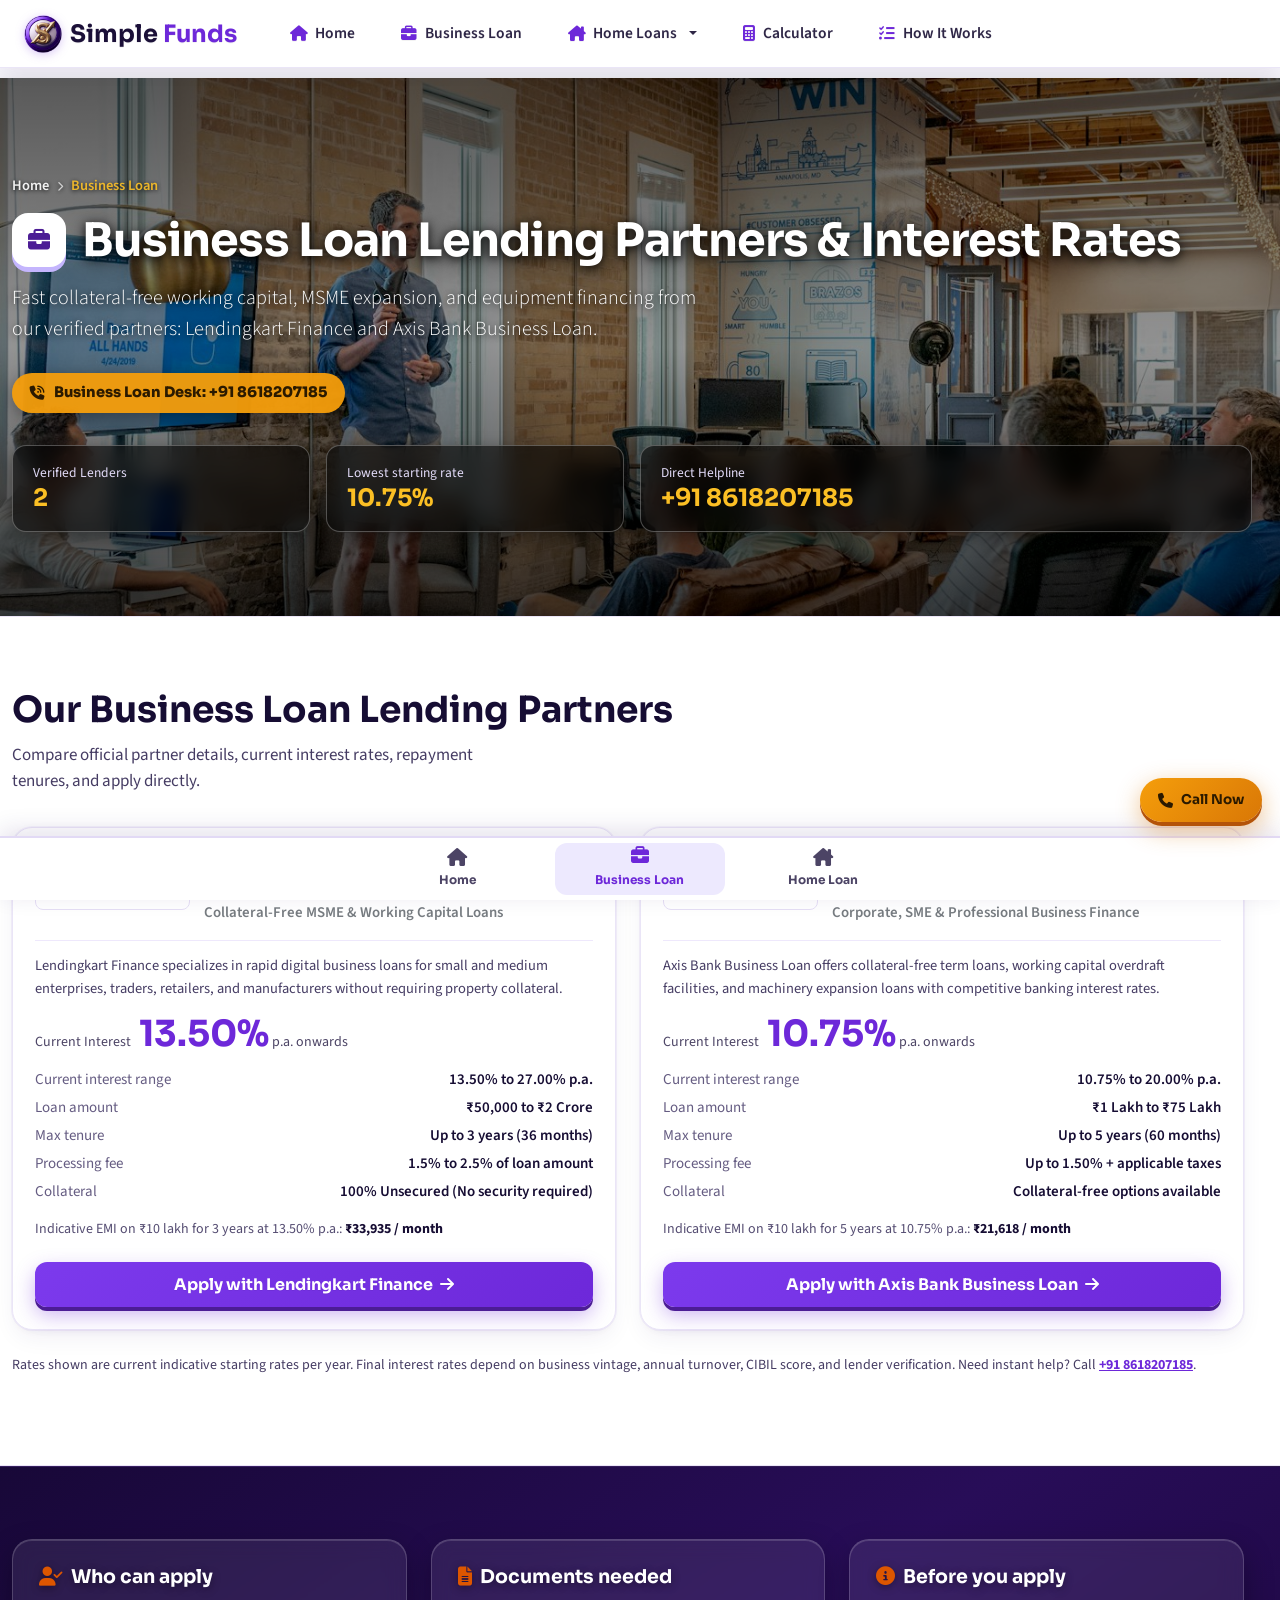
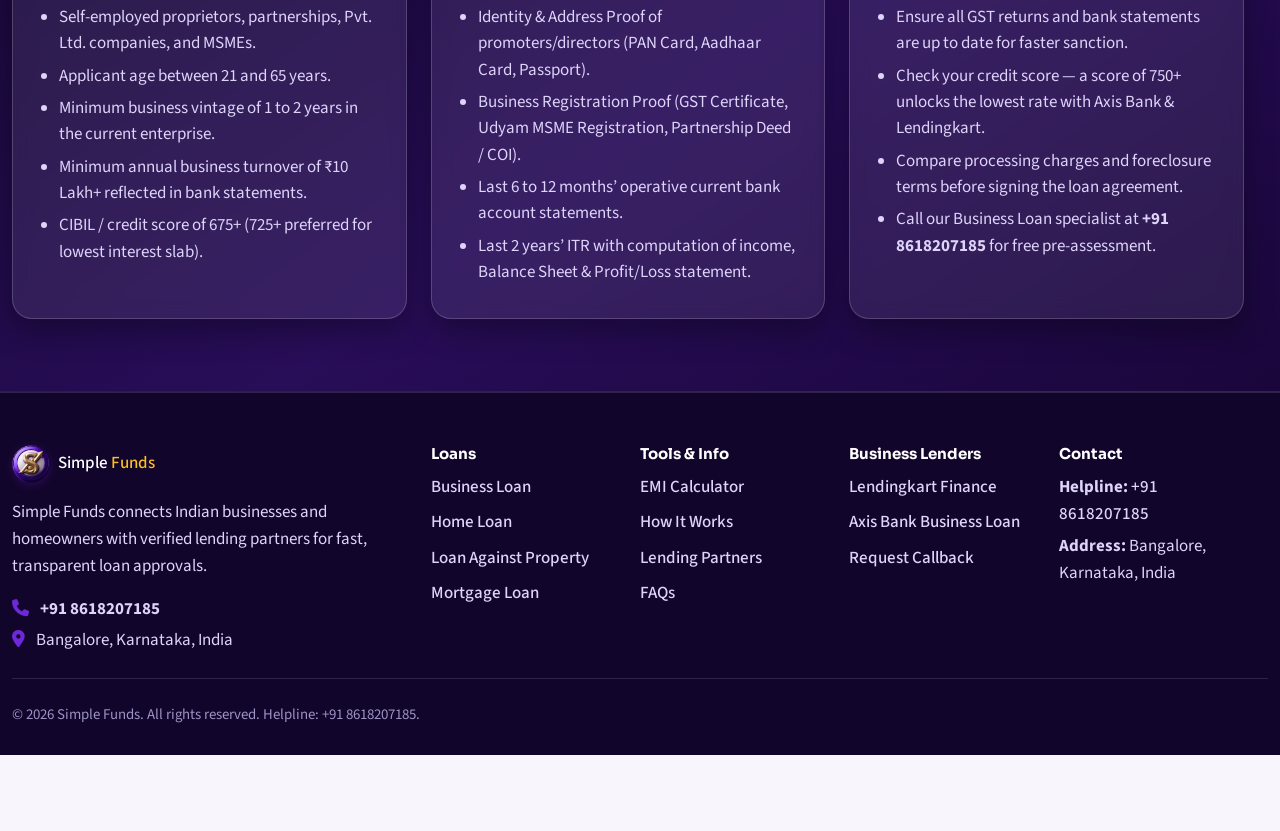
==== business-loan.html @ 4ee2e605 "initial commit" ====
<!DOCTYPE html>
<html lang="en" data-bs-theme="light">

<head>
  <meta charset="utf-8">
  <meta name="viewport" content="width=device-width, initial-scale=1, viewport-fit=cover">
  <title>Business Loan Interest Rates – Lendingkart Finance &amp; Axis Bank | Simple Funds</title>
  <meta name="description" content="Compare Business Loan interest rates, eligibility, and details from Lendingkart Finance and Axis Bank Business Loan. Call +91 8618207185.">
  <link rel="icon" href="assets/favicon.png" type="image/png">
  <link href="https://fonts.googleapis.com/css2?family=Sora:wght@400;600;700;800&family=Source+Sans+3:wght@400;500;600;700&display=swap" rel="stylesheet">
  <link rel="stylesheet" href="https://cdnjs.cloudflare.com/ajax/libs/font-awesome/6.5.1/css/all.min.css">
  <link rel="stylesheet" href="css/bootstrap.min.css">
  <link rel="stylesheet" href="css/style.css">
  <link rel="stylesheet" href="css/carousel.css">
  <link rel="stylesheet" href="css/responsive.css">
</head>

<body>
  <!-- Preloader -->
  <div class="sf-preloader" id="preloader" aria-label="Loading Simple Funds">
    <div class="sf-preloader-box">
      <div class="sf-preloader-ring-wrap">
        <div class="sf-preloader-ring"></div>
        <img src="assets/logo.png" alt="Simple Funds Logo" class="sf-preloader-logo">
      </div>
      <div class="sf-preloader-brand">Simple <span>Funds</span></div>
      <div class="sf-preloader-sub">Business Loan Partners</div>
    </div>
  </div>

  <!-- HEADER & NAVIGATION (No Login/Register) -->
  <header>
    <nav class="navbar navbar-expand-xl qf-nav fixed-top" aria-label="Main">
      <div class="container-fluid">
        <a class="navbar-brand d-flex align-items-center gap-2" href="index.html">
          <img src="assets/logo.png" alt="Simple Funds Logo" class="brand-logo-img" width="40" height="40">
          <span class="wm">Simple <span class="b2">Funds</span></span>
        </a>
        <button class="navbar-toggler" type="button" data-bs-toggle="collapse" data-bs-target="#nav"
          aria-controls="nav" aria-expanded="false" aria-label="Toggle navigation">
          <span class="tg"></span>
        </button>
        <div class="collapse navbar-collapse" id="nav">
          <ul class="navbar-nav ms-auto mb-2 mb-xl-0" id="menu">
            <li class="nav-item">
              <a class="nav-link" href="index.html"><i class="fa-solid fa-house"></i> Home</a>
            </li>
            <li class="nav-item">
              <a class="nav-link active" href="business-loan.html">
                <i class="fa-solid fa-briefcase"></i> Business Loan
              </a>
            </li>
            <li class="nav-item dropdown">
              <a class="nav-link dropdown-toggle" href="home-loan.html" role="button" data-bs-toggle="dropdown" aria-expanded="false">
                <i class="fa-solid fa-house-chimney"></i> Home Loans
              </a>
              <ul class="dropdown-menu">
                <li><a class="dropdown-item" href="home-loan.html"><i class="fa-solid fa-house-chimney"></i> Home Loan Overview</a></li>
                <li><a class="dropdown-item" href="loan-against-property.html"><i class="fa-solid fa-landmark"></i> Loan Against Property</a></li>
                <li><a class="dropdown-item" href="mortgage-loan.html"><i class="fa-solid fa-file-contract"></i> Mortgage Loan</a></li>
              </ul>
            </li>
            <li class="nav-item">
              <a class="nav-link" href="calculator.html">
                <i class="fa-solid fa-calculator"></i> Calculator
              </a>
            </li>
            <li class="nav-item">
              <a class="nav-link" href="how-it-works.html">
                <i class="fa-solid fa-list-check"></i> How It Works
              </a>
            </li>
          </ul>
        </div>
      </div>
    </nav>
  </header>

  <!-- MAIN LOAN DETAIL VIEW -->
  <main id="main">
    <!-- SECTION 1: DEDICATED BUSINESS LOAN HERO PICTURE BANNER -->
    <section class="loan-hero-banner" style="background-image: url('assets/page-business-loan.jpg')">
      <div class="loan-hero-overlay"></div>
      <div class="container loan-hero-container">
        <nav class="crumbs" aria-label="Breadcrumb">
          <a href="index.html">Home</a>
          <i class="fa-solid fa-chevron-right crumb-sep"></i>
          <span>Business Loan</span>
        </nav>
        <div class="d-flex align-items-center gap-3 mt-3">
          <span class="ico3d loan-hero-icon"><i class="fa-solid fa-briefcase"></i></span>
          <h1 class="loan-hero-title">Business Loan Lending Partners &amp; Interest Rates</h1>
        </div>
        <p class="lead loan-hero-lead">Fast collateral-free working capital, MSME expansion, and equipment financing from our verified partners: Lendingkart Finance and Axis Bank Business Loan.</p>
        <div>
          <a href="tel:8618207185" class="hero-phone-pill"><i class="fa-solid fa-phone-volume"></i> Business Loan Desk: +91 8618207185</a>
        </div>
        <div class="row g-3 mt-3">
          <div class="col-6 col-md-3">
            <div class="stat loan-stat">
              <small>Verified Lenders</small>
              <strong>2</strong>
            </div>
          </div>
          <div class="col-6 col-md-3">
            <div class="stat loan-stat">
              <small>Lowest starting rate</small>
              <strong>10.75%</strong>
            </div>
          </div>
          <div class="col-12 col-md-6">
            <div class="stat loan-stat">
              <small>Direct Helpline</small>
              <strong>+91 8618207185</strong>
            </div>
          </div>
        </div>
      </div>
    </section>

    <!-- SECTION 2: LENDING PARTNERS WITH LOGO, DETAILS & CURRENT INTEREST DETAILS -->
    <section class="py-section sec-white sec-relative">
      <div class="container position-relative" style="z-index: 1;">
        <h2 class="mb-2">Our Business Loan Lending Partners</h2>
        <p class="sub">Compare official partner details, current interest rates, repayment tenures, and apply directly.</p>
        <div class="row g-4">

          <!-- Partner 1: Lendingkart Finance -->
          <div class="col-md-6">
            <article class="lender tilt card-3d h-100 d-flex flex-column">
              <span class="best">Fast Digital Disbursal</span>
              <div class="lender-logo-header">
                <img src="assets/lenders/lendingkart.svg" alt="Lendingkart Finance Logo" class="lender-logo-img">
                <div>
                  <h3 class="mb-1">Lendingkart Finance</h3>
                  <small class="text-muted fw-semibold">Collateral-Free MSME &amp; Working Capital Loans</small>
                </div>
              </div>
              <p class="lender-desc-text">Lendingkart Finance specializes in rapid digital business loans for small and medium enterprises, traders, retailers, and manufacturers without requiring property collateral.</p>
              <div class="rate"><small>Current Interest</small> 13.50%<small> p.a. onwards</small></div>
              <dl>
                <dt>Current interest range</dt>
                <dd>13.50% to 27.00% p.a.</dd>
                <dt>Loan amount</dt>
                <dd>₹50,000 to ₹2 Crore</dd>
                <dt>Max tenure</dt>
                <dd>Up to 3 years (36 months)</dd>
                <dt>Processing fee</dt>
                <dd>1.5% to 2.5% of loan amount</dd>
                <dt>Collateral</dt>
                <dd>100% Unsecured (No security required)</dd>
              </dl>
              <p class="hint mt-auto">Indicative EMI on ₹10 lakh for 3 years at 13.50% p.a.: <b>₹33,935 / month</b></p>
              <button class="btn btn-3d w-100 mt-2" data-apply data-loan="Business Loan" data-lender="Lendingkart Finance">
                Apply with Lendingkart Finance <i class="fa-solid fa-arrow-right ms-1"></i>
              </button>
            </article>
          </div>

          <!-- Partner 2: Axis Bank Business Loan -->
          <div class="col-md-6">
            <article class="lender tilt card-3d h-100 d-flex flex-column">
              <span class="best">Lowest Starting Rate</span>
              <div class="lender-logo-header">
                <img src="assets/lenders/axis-bank.svg" alt="Axis Bank Business Loan Logo" class="lender-logo-img">
                <div>
                  <h3 class="mb-1">Axis Bank Business Loan</h3>
                  <small class="text-muted fw-semibold">Corporate, SME &amp; Professional Business Finance</small>
                </div>
              </div>
              <p class="lender-desc-text">Axis Bank Business Loan offers collateral-free term loans, working capital overdraft facilities, and machinery expansion loans with competitive banking interest rates.</p>
              <div class="rate"><small>Current Interest</small> 10.75%<small> p.a. onwards</small></div>
              <dl>
                <dt>Current interest range</dt>
                <dd>10.75% to 20.00% p.a.</dd>
                <dt>Loan amount</dt>
                <dd>₹1 Lakh to ₹75 Lakh</dd>
                <dt>Max tenure</dt>
                <dd>Up to 5 years (60 months)</dd>
                <dt>Processing fee</dt>
                <dd>Up to 1.50% + applicable taxes</dd>
                <dt>Collateral</dt>
                <dd>Collateral-free options available</dd>
              </dl>
              <p class="hint mt-auto">Indicative EMI on ₹10 lakh for 5 years at 10.75% p.a.: <b>₹21,618 / month</b></p>
              <button class="btn btn-3d w-100 mt-2" data-apply data-loan="Business Loan" data-lender="Axis Bank Business Loan">
                Apply with Axis Bank Business Loan <i class="fa-solid fa-arrow-right ms-1"></i>
              </button>
            </article>
          </div>

        </div>
        <p class="note mt-4">Rates shown are current indicative starting rates per year. Final interest rates depend on business vintage, annual turnover, CIBIL score, and lender verification. Need instant help? Call <strong><a href="tel:8618207185">+91 8618207185</a></strong>.</p>
      </div>
    </section>

    <!-- SECTION 3: WHO CAN APPLY, DOCUMENTS NEEDED, BEFORE YOU APPLY -->
    <section class="py-section sec-purple sec-relative">
      <div class="container position-relative" style="z-index: 1;">
        <div class="row g-4">
          <div class="col-lg-4">
            <div class="panel-box tilt card-3d h-100">
              <h3><i class="fa-solid fa-user-check me-2 text-warning"></i>Who can apply</h3>
              <ul class="mt-3">
                <li>Self-employed proprietors, partnerships, Pvt. Ltd. companies, and MSMEs.</li>
                <li>Applicant age between 21 and 65 years.</li>
                <li>Minimum business vintage of 1 to 2 years in the current enterprise.</li>
                <li>Minimum annual business turnover of ₹10 Lakh+ reflected in bank statements.</li>
                <li>CIBIL / credit score of 675+ (725+ preferred for lowest interest slab).</li>
              </ul>
            </div>
          </div>
          <div class="col-lg-4">
            <div class="panel-box tilt card-3d h-100">
              <h3><i class="fa-solid fa-file-lines me-2 text-warning"></i>Documents needed</h3>
              <ul class="mt-3">
                <li>Identity &amp; Address Proof of promoters/directors (PAN Card, Aadhaar Card, Passport).</li>
                <li>Business Registration Proof (GST Certificate, Udyam MSME Registration, Partnership Deed / COI).</li>
                <li>Last 6 to 12 months’ operative current bank account statements.</li>
                <li>Last 2 years’ ITR with computation of income, Balance Sheet &amp; Profit/Loss statement.</li>
              </ul>
            </div>
          </div>
          <div class="col-lg-4">
            <div class="panel-box tilt card-3d h-100">
              <h3><i class="fa-solid fa-circle-info me-2 text-warning"></i>Before you apply</h3>
              <ul class="mt-3">
                <li>Ensure all GST returns and bank statements are up to date for faster sanction.</li>
                <li>Check your credit score — a score of 750+ unlocks the lowest rate with Axis Bank &amp; Lendingkart.</li>
                <li>Compare processing charges and foreclosure terms before signing the loan agreement.</li>
                <li>Call our Business Loan specialist at <strong>+91 8618207185</strong> for free pre-assessment.</li>
              </ul>
            </div>
          </div>
        </div>
      </div>
    </section>
  </main>

  <!-- FOOTER -->
  <footer class="qf-foot sec-purple-foot">
    <div class="container">
      <div class="row g-4">
        <div class="col-lg-4">
          <a class="navbar-brand d-flex align-items-center gap-2" href="index.html">
            <img src="assets/logo.png" alt="Simple Funds Logo" class="brand-logo-img" width="40" height="40">
            <span class="wm">Simple <span class="b2">Funds</span></span>
          </a>
          <p class="mt-3">Simple Funds connects Indian businesses and homeowners with verified lending partners for fast, transparent loan approvals.</p>
          <p class="mb-1"><i class="fa-solid fa-phone me-2"></i> <a href="tel:8618207185" class="text-decoration-none fw-bold">+91 8618207185</a></p>
          <p class="mb-0"><i class="fa-solid fa-location-dot me-2"></i> Bangalore, Karnataka, India</p>
        </div>
        <div class="col-6 col-lg-2">
          <h3>Loans</h3>
          <ul class="list-unstyled">
            <li><a href="business-loan.html">Business Loan</a></li>
            <li><a href="home-loan.html">Home Loan</a></li>
            <li><a href="loan-against-property.html">Loan Against Property</a></li>
            <li><a href="mortgage-loan.html">Mortgage Loan</a></li>
          </ul>
        </div>
        <div class="col-6 col-lg-2">
          <h3>Tools &amp; Info</h3>
          <ul class="list-unstyled">
            <li><a href="calculator.html">EMI Calculator</a></li>
            <li><a href="how-it-works.html">How It Works</a></li>
            <li><a href="index.html#partners">Lending Partners</a></li>
            <li><a href="index.html#faq">FAQs</a></li>
          </ul>
        </div>
        <div class="col-6 col-lg-2">
          <h3>Business Lenders</h3>
          <ul class="list-unstyled">
            <li><a href="business-loan.html">Lendingkart Finance</a></li>
            <li><a href="business-loan.html">Axis Bank Business Loan</a></li>
            <li><button class="linkbtn" type="button" data-apply data-loan="Business Loan">Request Callback</button></li>
          </ul>
        </div>
        <div class="col-6 col-lg-2">
          <h3>Contact</h3>
          <p class="mb-1"><strong>Helpline:</strong> <a href="tel:8618207185">+91 8618207185</a></p>
          <p class="mb-0"><strong>Address:</strong> Bangalore, Karnataka, India</p>
        </div>
      </div>
      <hr class="my-4">
      <p class="small mb-0">© <span id="yr">2026</span> Simple Funds. All rights reserved. Helpline: +91 8618207185.</p>
    </div>
  </footer>

  <!-- Floating Sticky Call Button (Just Call Now) -->
  <a href="tel:8618207185" class="floating-call-btn" aria-label="Call Now" id="stickyCallBtn">
    <i class="fa-solid fa-phone"></i>
    <span>Call Now</span>
  </a>

  <!-- Sticky Bottom Navigation Bar (Home, Business Loan, Home Loan, Call Now) -->
  <nav class="sticky-bottom-bar" aria-label="Bottom Navigation">
    <div class="container">
      <a href="index.html" class="bottom-tab" id="tabHome">
        <i class="fa-solid fa-house"></i>
        <span>Home</span>
      </a>
      <a href="business-loan.html" class="bottom-tab active" id="tabBusiness">
        <i class="fa-solid fa-briefcase"></i>
        <span>Business Loan</span>
      </a>
      <a href="home-loan.html" class="bottom-tab" id="tabHomeLoan">
        <i class="fa-solid fa-house-chimney"></i>
        <span>Home Loan</span>
      </a>
    </div>
  </nav>

  <!-- Apply Modal -->
  <div class="modal fade" id="applyModal" tabindex="-1" aria-labelledby="applyTitle" aria-hidden="true">
    <div class="modal-dialog modal-dialog-centered">
      <div class="modal-content">
        <div class="modal-header">
          <h2 class="modal-title" id="applyTitle">Apply for Business Loan</h2>
          <button type="button" class="btn-close" data-bs-dismiss="modal" aria-label="Close"></button>
        </div>
        <form id="form" class="modal-body row g-3">
          <div class="col-12">
            <div class="p-2 rounded bg-light border d-flex align-items-center justify-content-between">
              <span class="small fw-semibold">Direct Helpline:</span>
              <a href="tel:8618207185" class="fw-bold text-decoration-none"><i class="fa-solid fa-phone me-1"></i> +91 8618207185</a>
            </div>
          </div>
          <div class="col-md-6"><label class="form-label" for="f-name">Full name</label><input id="f-name" name="name" class="form-control" required autocomplete="name"></div>
          <div class="col-md-6"><label class="form-label" for="f-phone">Mobile number</label><input id="f-phone" name="phone" class="form-control" required inputmode="tel" pattern="[0-9+ ]{10,14}" autocomplete="tel"></div>
          <div class="col-md-6">
            <label class="form-label" for="f-type">Loan type</label>
            <select id="f-type" name="type" class="form-select">
              <option value="Business Loan" selected>Business Loan</option>
              <option value="Home Loan">Home Loan</option>
              <option value="Loan Against Property">Loan Against Property</option>
              <option value="Mortgage Loan">Mortgage Loan</option>
            </select>
          </div>
          <div class="col-md-6"><label class="form-label" for="f-lender">Preferred lender</label><input id="f-lender" name="lender" class="form-control" value="Lendingkart Finance"></div>
          <div class="col-md-6"><label class="form-label" for="f-amt">Amount needed (₹)</label><input id="f-amt" name="amount" class="form-control" required inputmode="numeric"></div>
          <div class="col-md-6"><label class="form-label" for="f-city">City</label><input id="f-city" name="city" class="form-control" autocomplete="address-level2"></div>
          <div class="col-12"><button class="btn btn-3d w-100" type="submit">Submit Application Request</button></div>
        </form>
      </div>
    </div>
  </div>

  <!-- Scripts -->
  <script src="https://cdnjs.cloudflare.com/ajax/libs/bootstrap/5.3.2/js/bootstrap.bundle.min.js"></script>
  <script src="js/app.js"></script>
</body>

</html>
---- css/style.css ----
:root {
    color-scheme: light !important;
    --bg: #f8f6fc;
    --surface: #ffffff;
    --ink: #1b1038;
    --muted: #4c4465;
    --line: #e3dcf7;
    --primary: #6d28d9;
    --deep: #4c1d95;
    --primary-ink: #ffffff;
    --soft: #ede9fe;
    --sec-g: #fff4d6;
    --sec-p: #ece5ff;
    --gold: #f59e0b;
    --gold-deep: #b45309;
    --gold-ink: #2b1a00;
    box-sizing: border-box;
    padding-top: env(safe-area-inset-top, 0px);
    padding-bottom: env(safe-area-inset-bottom, 0px)
}

html {
    scroll-padding-top: calc(env(safe-area-inset-top, 0px) + 72px);
    scroll-behavior: smooth
}

*,
*::before,
*::after {
    box-sizing: inherit
}

body {
    background: var(--bg);
    color: var(--ink);
    font: 400 17px/1.6 "Source Sans 3", system-ui, sans-serif;
    overflow-x: hidden;
    padding-top: 80px;
    padding-bottom: 74px;
}

h1,
h2,
h3 {
    font-family: Sora, system-ui, sans-serif;
    line-height: 1.18;
    color: var(--ink)
}

h1 {
    font-size: clamp(32px, 5vw, 54px);
    letter-spacing: -.02em;
    margin: 18px 0
}

h2 {
    font-size: clamp(25px, 3.4vw, 36px)
}

h3 {
    font-size: 19px
}

a {
    color: var(--primary)
}

:focus-visible {
    outline: 3px solid var(--primary);
    outline-offset: 2px
}

.py-section {
    padding: 72px 0
}

.sub {
    color: var(--muted);
    max-width: 58ch;
    margin: 10px 0 32px
}

.lead {
    color: var(--muted);
    font-size: 19px;
    max-width: 52ch
}

/* Spacious, Neatly Arranged Navbar */
.qf-nav {
    position: fixed;
    top: 0;
    left: 0;
    right: 0;
    width: 100%;
    z-index: 1050;
    background: #ffffff !important;
    border-bottom: 1.5px solid #e7e0f5 !important;
    box-shadow: 0 4px 20px rgba(40, 15, 100, 0.06) !important;
    padding: 12px 0 !important;
}

.qf-nav .container-fluid {
    max-width: 1440px;
    padding: 0 28px !important;
    display: flex;
    align-items: center;
}

.navbar-brand {
    display: inline-flex;
    align-items: center;
    gap: 12px;
    font: 700 24px Sora, sans-serif;
    color: #1b1038 !important;
    text-decoration: none;
    margin-right: 2.2rem !important;
    flex-shrink: 0;
}

.navbar-brand .b2 {
    color: var(--primary);
}

.brand-logo-img {
    width: 40px;
    height: 40px;
    object-fit: contain;
    filter: drop-shadow(0 2px 6px rgba(109, 40, 217, 0.25));
    flex: none;
}

#menu {
    display: flex;
    align-items: center;
    gap: 10px;
    margin: 0 !important;
    padding: 0;
}

.qf-nav .nav-link {
    color: #2e2646 !important;
    font-weight: 600;
    font-size: 15.5px;
    background: none;
    border: 0;
    padding: 9px 18px !important;
    border-radius: 10px;
    display: inline-flex;
    align-items: center;
    gap: 8px;
    transition: all 0.18s ease;
}

.qf-nav .nav-link i {
    color: var(--primary);
}

.qf-nav .nav-link:hover,
.qf-nav .show > .nav-link {
    color: var(--primary) !important;
    background: #f1edfc;
}

.navbar-toggler {
    border: 1px solid var(--line);
    color: var(--ink);
    padding: 10px 12px;
}

/* Home Loan Dropdown - Sized to Keep Everything Inside the Box */
.dropdown-menu {
    min-width: 270px !important;
    width: max-content !important;
    max-width: 95vw !important;
    background: #ffffff !important;
    border: 1.5px solid #dcd4f5 !important;
    border-radius: 14px !important;
    padding: 8px !important;
    box-shadow: 0 16px 36px rgba(40, 15, 100, 0.16) !important;
    box-sizing: border-box !important;
}

.dropdown-item {
    color: #1b1038 !important;
    font-weight: 600;
    font-size: 15px;
    border-radius: 8px !important;
    padding: 10px 16px !important;
    white-space: nowrap !important;
    display: flex;
    align-items: center;
    gap: 10px;
    transition: all 0.15s ease;
}

.dropdown-item i {
    color: var(--primary);
    width: 20px;
    text-align: center;
    flex-shrink: 0;
}

.dropdown-item:hover,
.dropdown-item.active {
    background: var(--primary) !important;
    color: #ffffff !important;
}

.dropdown-item:hover i,
.dropdown-item.active i {
    color: #ffffff !important;
}

.dropdown-item {
    color: var(--ink);
    border-radius: 8px;
    padding: 9px 14px
}

.dropdown-item:hover,
.dropdown-item.active {
    background: var(--primary);
    color: var(--primary-ink)
}

@media(max-width:991px) {
    .qf-nav .btn-3d {
        margin: 12px 0 8px;
        width: 100%
    }
}

/* 3D buttons */
.btn-3d {
    background: var(--primary);
    color: var(--primary-ink);
    border: 0;
    border-radius: 12px;
    padding: 11px 24px;
    font: 700 16px Sora, sans-serif;
    box-shadow: 0 6px 0 var(--deep), 0 12px 22px rgba(60, 20, 140, .28);
    transition: transform .08s, box-shadow .08s
}

.btn-3d:hover {
    color: var(--primary-ink);
    transform: translateY(-2px);
    box-shadow: 0 8px 0 var(--deep), 0 16px 26px rgba(60, 20, 140, .3)
}

.btn-3d:active {
    transform: translateY(5px);
    box-shadow: 0 1px 0 var(--deep), 0 3px 6px rgba(60, 20, 140, .25)
}

.btn-alt {
    background: var(--gold);
    color: var(--gold-ink);
    box-shadow: 0 6px 0 var(--gold-deep), 0 12px 22px rgba(60, 20, 140, .2)
}

.btn-alt:hover {
    background: var(--gold);
    color: var(--gold-ink);
    box-shadow: 0 8px 0 var(--gold-deep), 0 16px 26px rgba(60, 20, 140, .25)
}

.btn-alt:active {
    box-shadow: 0 1px 0 var(--gold-deep), 0 3px 6px rgba(60, 20, 140, .2)
}

/* hero */
.hero {
    padding: 64px 0 56px;
    background: radial-gradient(900px 420px at 85% -10%, var(--soft), transparent 70%)
}

.eyebrow {
    display: inline-flex;
    gap: 8px;
    align-items: center;
    background: var(--soft);
    color: var(--primary);
    font-weight: 600;
    font-size: 14px;
    padding: 6px 14px;
    border-radius: 99px
}

.ticks {
    list-style: none;
    padding: 0;
    margin: 28px 0 0;
    display: grid;
    gap: 8px;
    color: var(--muted)
}

.ticks i {
    color: var(--primary);
    margin-right: 8px
}

.hero-art {
    width: 100%;
    max-width: 540px;
    height: auto;
    display: block;
    margin: 0 auto;
    filter: drop-shadow(0 24px 30px rgba(60, 20, 140, .18))
}

.bob {
    animation: bob 5s ease-in-out infinite
}

.b2 {
    animation-duration: 6s;
    animation-direction: reverse
}

@keyframes bob {
    50% {
        translate: 0 -8px
    }
}

@media (prefers-reduced-motion:reduce) {
    .bob {
        animation: none
    }

    html {
        scroll-behavior: auto
    }
}

@media(max-width:575px) {
    .py-section {
        padding: 52px 0
    }
}

.facts {
    padding: 44px 0 38px;
    background: #ffffff;
}

.fact {
    background: #ffffff;
    border: 1.5px solid #ece7f8;
    border-radius: 18px;
    padding: 24px 18px;
    box-shadow: 0 4px 6px -1px rgba(109, 40, 217, 0.04), 0 12px 28px -4px rgba(109, 40, 217, 0.08);
    transition: transform 0.28s cubic-bezier(0.16, 1, 0.3, 1), box-shadow 0.28s ease, border-color 0.28s ease;
    height: 100%;
}

.fact:hover {
    transform: translateY(-6px) scale(1.02);
    border-color: #c4b5fd;
    box-shadow: 0 18px 36px -6px rgba(109, 40, 217, 0.16);
}

.fact-ico {
    display: inline-grid;
    place-items: center;
    width: 46px;
    height: 46px;
    border-radius: 14px;
    background: #f1edfc;
    color: var(--primary);
    font-size: 19px;
    margin-bottom: 8px;
    box-shadow: 0 4px 12px rgba(109, 40, 217, 0.12);
}

.fact strong {
    display: block;
    font: 700 32px Sora, sans-serif;
    color: var(--primary);
    line-height: 1.2;
    margin-bottom: 2px;
}

.fact span {
    color: var(--muted);
    font-size: 14.5px;
    font-weight: 600;
}

/* 3D Elevated Cards */
.tilt {
    transform-style: preserve-3d;
    transition: transform .25s ease-out, box-shadow .25s ease-out;
}

.card3d,
.lender,
.calc,
.stat,
.how,
.feat,
.panel-box {
    background: #ffffff;
    border: 1.5px solid #ece7f8;
    border-radius: 20px;
    box-shadow: 0 4px 6px -1px rgba(109, 40, 217, 0.04), 0 12px 28px -4px rgba(109, 40, 217, 0.08), inset 0 1px 0 rgba(255, 255, 255, 0.9);
    transition: transform 0.28s cubic-bezier(0.16, 1, 0.3, 1), box-shadow 0.28s ease, border-color 0.28s ease;
    position: relative;
    z-index: 1;
}

.card3d:hover,
.how:hover,
.feat:hover,
.lender:hover,
.panel-box:hover {
    transform: translateY(-8px) scale(1.015);
    border-color: #c4b5fd;
    box-shadow: 0 20px 42px -6px rgba(109, 40, 217, 0.16), 0 8px 16px -4px rgba(0, 0, 0, 0.04), inset 0 1px 0 rgba(255, 255, 255, 1);
}

.card3d {
    display: block;
    height: 100%;
    padding: 26px 22px;
    color: var(--ink);
    text-decoration: none;
}

.card3d:hover {
    border-color: #a78bfa;
}

.ico3d {
    display: inline-grid;
    place-items: center;
    width: 54px;
    height: 54px;
    border-radius: 16px;
    background: linear-gradient(135deg, #7c3aed 0%, #5b21b6 100%);
    color: var(--primary-ink);
    font-size: 22px;
    box-shadow: 0 6px 0 #3b1479, 0 12px 24px rgba(91, 33, 182, 0.35);
    transform: translateZ(28px);
    transition: transform 0.25s ease, box-shadow 0.25s ease;
}

.card3d:hover .ico3d,
.feat:hover .ico3d {
    transform: translateZ(34px) translateY(-3px);
    box-shadow: 0 8px 0 #3b1479, 0 16px 28px rgba(91, 33, 182, 0.45);
}

.card3d h3,
.lender h3,
.how h3,
.feat h3 {
    margin: 18px 0 8px;
    font-weight: 700;
    color: var(--ink);
    transform: translateZ(20px);
}

.card3d p,
.how p,
.feat p {
    color: var(--muted);
    font-size: 15.5px;
    line-height: 1.55;
    margin: 0 0 14px;
}

.go {
    font: 700 14.5px Sora, sans-serif;
    color: var(--primary);
    display: inline-flex;
    align-items: center;
    gap: 6px;
    transition: transform 0.2s ease, color 0.2s ease;
}

.card3d:hover .go {
    transform: translateX(4px);
    color: #4c1d95;
}

.how {
    padding: 28px 24px;
    height: 100%;
}

.num {
    display: inline-grid;
    place-items: center;
    width: 44px;
    height: 44px;
    border-radius: 14px;
    background: linear-gradient(135deg, #f59e0b, #d97706);
    color: #2b1a00;
    font: 700 19px Sora, sans-serif;
    box-shadow: 0 5px 0 #b45309, 0 10px 20px rgba(217, 119, 6, 0.3);
    margin-bottom: 8px;
}

.feat {
    padding: 28px 24px;
    height: 100%;
}
}

.feat>i {
    font-size: 26px;
    color: var(--primary)
}

.partners {
    display: flex;
    flex-wrap: wrap;
    gap: 10px
}

.partners span {
    background: var(--bg);
    border: 1px solid var(--line);
    border-radius: 99px;
    padding: 8px 18px;
    font-weight: 600;
    box-shadow: 0 3px 0 var(--line)
}

.accordion {
    --bs-accordion-bg: var(--surface);
    --bs-accordion-color: var(--ink);
    --bs-accordion-border-color: var(--line);
    --bs-accordion-btn-bg: var(--surface);
    --bs-accordion-btn-color: var(--ink);
    --bs-accordion-active-bg: var(--soft);
    --bs-accordion-active-color: var(--primary);
    --bs-accordion-btn-focus-box-shadow: none;
    border-radius: 14px;
    overflow: hidden
}

.accordion-item {
    background: var(--surface);
    color: var(--ink);
    border-color: var(--line)
}

.accordion-button {
    font-weight: 600;
    font-size: 17px
}

.accordion-button:not(.collapsed) {
    background: var(--soft);
    color: var(--primary)
}

.accordion-header {
    margin: 0;
    font-family: inherit
}

.cta {
    padding: 24px 0 72px
}

.cta-in {
    display: flex;
    flex-wrap: wrap;
    gap: 20px;
    justify-content: space-between;
    align-items: center;
    background: linear-gradient(135deg, #3b1a8c, #6d28d9);
    color: #fff;
    border-radius: 22px;
    padding: 36px;
    box-shadow: 0 24px 40px rgba(60, 20, 140, .3)
}

.cta-in h2 {
    color: #fff;
    margin: 0;
}

.cta-in p {
    color: #f1edff !important;
    margin: 6px 0 0;
    opacity: 1;
    font-weight: 500;
}

/* calculator */
.calc {
    padding: 26px
}

.calc label {
    display: flex;
    justify-content: space-between;
    font-weight: 600;
    margin-top: 16px
}

.calc label:first-child {
    margin-top: 0
}

.calc output {
    color: var(--primary)
}

.form-range {
    accent-color: var(--primary)
}

.emi {
    margin-top: 20px;
    padding-top: 16px;
    border-top: 1px solid var(--line)
}

.emi small {
    color: var(--muted);
    display: block
}

.emi strong {
    font: 700 36px Sora, sans-serif
}

.emi dl {
    display: flex;
    flex-wrap: wrap;
    gap: 8px 28px;
    margin: 8px 0 0;
    color: var(--muted);
    font-size: 15px
}

.emi dd {
    margin: 0;
    color: var(--ink);
    font-weight: 600
}

/* loan page */
.loan-head {
    background: linear-gradient(135deg, #3b1a8c, #6d28d9);
    color: #fff;
    padding: 40px 0 44px
}

.crumbs {
    font-size: 15px;
    opacity: .9
}

.crumbs a {
    color: #fff
}

.loan-head h1 {
    color: #fff;
    font-size: clamp(28px, 4.4vw, 44px);
    margin: 0
}

.loan-head .lead {
    color: #e9defd;
    margin-top: 14px
}

.loan-head .ico3d {
    background: #fff;
    color: #4c1d95;
    box-shadow: 0 5px 0 #c4b5fd
}

.stat {
    padding: 14px 18px;
    height: 100%;
    color: var(--ink)
}

.stat small {
    color: var(--muted);
    display: block
}

.stat strong {
    font: 700 22px Sora, sans-serif;
    color: var(--primary)
}

.lender {
    padding: 22px;
    height: 100%;
    position: relative
}

.lender .best {
    position: absolute;
    top: 14px;
    right: 14px;
    background: var(--gold);
    color: var(--gold-ink);
    font: 700 12px Sora, sans-serif;
    padding: 3px 10px;
    border-radius: 99px
}

.lender h3 {
    margin-top: 0;
    padding-right: 96px;
    min-height: 2.4em
}

.rate {
    font: 700 36px/1.1 Sora, sans-serif;
    color: var(--primary)
}

.rate small {
    font: 400 14px "Source Sans 3", sans-serif;
    color: var(--muted)
}

.lender dl {
    display: grid;
    grid-template-columns: auto 1fr;
    gap: 4px 14px;
    margin: 14px 0;
    font-size: 15px
}

.lender dt {
    color: var(--muted);
    font-weight: 400
}

.lender dd {
    margin: 0;
    font-weight: 600;
    text-align: right
}

.hint {
    font-size: 14px;
    color: var(--muted);
    margin: 0 0 14px
}

.panel-box {
    background: var(--surface);
    border: 1px solid var(--line);
    border-radius: 16px;
    padding: 24px;
    height: 100%
}

.panel-box h3 {
    color: var(--ink);
    margin-top: 0;
}

.panel-box-text {
    color: var(--muted);
    line-height: 1.6;
}

.panel-box ul {
    padding-left: 20px;
    color: var(--muted);
    margin: 0
}

.panel-box li {
    margin-bottom: 6px
}

.note {
    color: var(--muted);
    font-size: 14px;
    margin-top: 22px
}

/* modals + forms */
.modal-content {
    background: var(--surface);
    color: var(--ink);
    border: 1px solid var(--line);
    border-radius: 16px
}

.modal-header {
    border-color: var(--line)
}

.modal-title {
    font-size: 22px
}

.form-control,
.form-select {
    background-color: var(--bg);
    color: var(--ink);
    border: 1px solid var(--line)
}

.form-label {
    font-weight: 600;
    font-size: 15px
}

/* footer */
.qf-foot {
    background: var(--surface);
    border-top: 1px solid var(--line);
    padding: 52px 0 28px;
    color: var(--muted)
}

.qf-foot h3 {
    font-size: 15px;
    color: var(--ink);
    margin-bottom: 12px
}

.qf-foot ul {
    list-style: none;
    padding: 0;
    margin: 0
}

.qf-foot li {
    margin-bottom: 8px
}

.qf-foot a,
.qf-foot li button {
    color: var(--muted);
    text-decoration: none;
    background: none;
    border: 0;
    padding: 0;
    font: inherit;
    text-align: left
}

.qf-foot a:hover,
.qf-foot li button:hover {
    color: var(--primary);
    text-decoration: underline
}

.qf-foot .navbar-brand {
    color: var(--ink)
}

.qf-foot .navbar-brand .b2 {
    color: var(--primary)
}

.qf-foot hr {
    border-color: var(--line);
    opacity: 1;
    margin: 28px 0 18px
}

.qf-foot i {
    color: var(--primary);
    margin-right: 6px
}

/* colourful alternating sections (logo colours: purple and gold) */
.sec-w {
    background: var(--surface)
}

.sec-g {
    background: var(--sec-g)
}

.sec-p {
    background: var(--sec-p)
}

.sec-d {
    background: linear-gradient(135deg, #2e1065, #5b21b6);
    color: #fff
}

.sec-d h2,
.sec-d h3 {
    color: #fff
}

.sec-d .sub,
.sec-d p {
    color: #e4d9ff
}

.sec-d .how {
    background: rgba(255, 255, 255, .1);
    border-color: rgba(255, 255, 255, .22);
    box-shadow: 0 18px 30px rgba(0, 0, 0, .25)
}

.sec-d .how p {
    color: #e4d9ff
}

.sec-d .calc {
    color: var(--ink)
}

.sec-d .calc output {
    color: var(--primary)
}

.sec-d .emi small,
.sec-d .emi dl {
    color: var(--muted)
}

.hero {
    background: radial-gradient(900px 440px at 90% -10%, #e0d3ff, transparent 70%), linear-gradient(180deg, var(--bg), var(--sec-p))
}

/* Permanent light scheme across all devices */
}

.fact {
    background: var(--surface)
}

.alt-ico>div:nth-child(even) .ico3d,
.alt-ico .ico3d.g {
    background: var(--gold);
    color: var(--gold-ink);
    box-shadow: 0 5px 0 var(--gold-deep)
}

.feat .ico3d {
    margin-bottom: 0
}

.benefit-hero {
    background: linear-gradient(135deg, #3b1a8c, #6d28d9);
    color: #fff;
    border-radius: 22px;
    padding: 36px;
    box-shadow: 0 24px 40px rgba(60, 20, 140, .3)
}

.benefit-hero h2,
.benefit-hero p {
    color: #fff
}

.benefit-hero p {
    margin: 10px 0 24px;
    opacity: .92
}

.benefits {
    list-style: none;
    padding: 0;
    margin: 0;
    display: grid;
    gap: 14px
}

.benefits li {
    display: flex;
    gap: 16px;
    align-items: flex-start;
    background: var(--bg);
    border: 1px solid var(--line);
    border-radius: 16px;
    padding: 16px 18px;
    box-shadow: 0 3px 0 var(--line)
}

.benefits h3 {
    margin: 0 0 2px;
    font-size: 18px
}

.benefits p {
    margin: 0;
    color: var(--muted);
    font-size: 16px
}

.bi {
    flex: none;
    display: grid;
    place-items: center;
    width: 44px;
    height: 44px;
    border-radius: 12px;
    background: var(--primary);
    color: var(--primary-ink);
    font-size: 18px;
    box-shadow: 0 4px 0 var(--deep)
}

.bi.g {
    background: var(--gold);
    color: var(--gold-ink);
    box-shadow: 0 4px 0 var(--gold-deep)
}

.partners span:nth-child(3n+1) {
    border-color: #c4b5fd
}

.partners span:nth-child(3n+2) {
    border-color: #fcd34d
}

.partners span {
    background: var(--surface)
}

.auth-nav {
    display: flex;
    gap: 16px;
    align-items: center;
    flex-wrap: wrap;
    margin-left: auto;
}

.auth-nav .login {
    font-weight: 600;
    color: var(--ink);
    text-decoration: none;
    padding: 9px 20px;
    border: 1.5px solid var(--line);
    border-radius: 12px;
    background: var(--surface);
    transition: all 0.18s ease;
}

.auth-nav .login:hover {
    border-color: var(--primary);
    color: var(--primary);
    background: #fbf9ff;
}

.auth-nav .btn-3d {
    padding: 10px 24px;
    font-size: 15px;
    font-weight: 700;
}

@media(max-width:1199px) {
    .auth-nav {
        padding: 12px 0 8px
    }

    .auth-nav>* {
        flex: 1 1 140px;
        text-align: center
    }
}

/* login and register */
.auth {
    padding: 48px 0 24px
}

.auth-wrap {
    display: grid;
    grid-template-columns: 1fr 1fr;
    background: var(--surface);
    border: 1px solid var(--line);
    border-radius: 24px;
    overflow: hidden;
    box-shadow: 0 2px 0 var(--line), 0 30px 50px rgba(50, 20, 120, .16);
    max-width: 1000px;
    margin: 0 auto
}

.auth-side {
    background: linear-gradient(150deg, #2e1065, #6d28d9);
    color: #fff;
    padding: 40px;
    display: flex;
    flex-direction: column;
    justify-content: center;
    gap: 16px
}

.auth-side h2,
.auth-side h3 {
    color: #fff
}

.auth-side p {
    color: #e4d9ff;
    margin: 0
}

.auth-side ul {
    list-style: none;
    padding: 0;
    margin: 8px 0 0;
    display: grid;
    gap: 10px
}

.auth-side li i {
    color: #fbbf24;
    margin-right: 10px
}

.auth-side .navbar-brand {
    color: #fff
}

.auth-side .navbar-brand .b2 {
    color: #fbbf24
}

.auth-form {
    padding: 40px
}

.auth-form h1 {
    font-size: clamp(24px, 3.4vw, 32px);
    margin: 0 0 6px
}

.auth-form .sub {
    margin: 0 0 22px
}

.pw {
    position: relative
}

.pw .form-control {
    padding-right: 46px
}

.pw button {
    position: absolute;
    right: 4px;
    top: 50%;
    transform: translateY(-50%);
    background: none;
    border: 0;
    color: var(--muted);
    width: 40px;
    height: 36px
}

.form-text {
    color: var(--muted)
}

.auth-alt {
    margin-top: 18px;
    color: var(--muted)
}

.linkbtn {
    background: none;
    border: 0;
    padding: 0;
    color: var(--primary);
    font: inherit;
    text-decoration: underline
}

.auth-err {
    display: none;
    background: #fee2e2;
    color: #7f1d1d;
    border: 1px solid #fca5a5;
    border-radius: 10px;
    padding: 10px 14px;
    margin-bottom: 16px;
    font-size: 15px
}

.auth-err.show {
    display: block
}

@media(max-width:860px) {
    .auth {
        padding: 24px 0 8px
    }

    .auth-wrap {
        grid-template-columns: 1fr
    }

    .auth-side {
        padding: 24px
    }

    .auth-side ul,
    .auth-side .lead-p {
        display: none
    }

    .auth-form {
        padding: 24px
    }
}

.wm {
    white-space: nowrap
}

.navbar-toggler {
    padding: 12px 10px
}

.tg {
    display: block;
    width: 22px;
    height: 2px;
    background: var(--ink);
    box-shadow: 0 7px 0 var(--ink), 0 -7px 0 var(--ink)
}

/* ==========================================================================
   QUICK FUND - ALTERNATE PURPLE & WHITE SECTIONS, 3D CARDS & FLOATING SHAPES
   ========================================================================== */

/* 1. Relative Section Container for Floating Shapes Boundary */
.sec-relative {
    position: relative !important;
    overflow: hidden !important;
}

/* 2. ALTERNATING SECTION BACKGROUNDS (PURPLE & WHITE) */

/* PURPLE SECTION (LOGO BRAND PURPLE) */
.sec-purple {
    background: linear-gradient(145deg, #180838 0%, #280d58 50%, #1a063b 100%) !important;
    color: #ffffff !important;
    border-top: 1px solid rgba(255, 255, 255, 0.08);
    border-bottom: 1px solid rgba(255, 255, 255, 0.08);
}

.sec-purple h1,
.sec-purple h2,
.sec-purple h3 {
    color: #ffffff !important;
    font-weight: 700 !important;
    text-shadow: 0 2px 10px rgba(0, 0, 0, 0.4);
}

.sec-purple p {
    color: #ded4fa !important;
}

.sec-purple .sub {
    color: #ded4fa !important;
    font-size: 17px;
    line-height: 1.55;
    margin-bottom: 32px;
}

.sec-purple li {
    color: #ded4fa !important;
}

.sec-purple .ticks i {
    color: #fbbf24 !important;
}

/* WHITE SECTION (CLEAN CRISP LIGHT) */
.sec-white {
    background: #ffffff !important;
    color: #160d33 !important;
    border-top: 1px solid #ebe5f7;
    border-bottom: 1px solid #ebe5f7;
}

.sec-white h1,
.sec-white h2,
.sec-white h3 {
    color: #160d33 !important;
    font-weight: 700 !important;
}

.sec-white p {
    color: #453c63 !important;
}

.sec-white .sub {
    color: #554d72 !important;
    font-size: 17px;
    line-height: 1.55;
    margin-bottom: 32px;
}

.sec-white li {
    color: #453c63 !important;
}

.sec-white .ticks i {
    color: #10b981 !important;
}

/* FOOTER IN LOGO COLOR */
.sec-purple-foot {
    background: #12052b !important;
    color: #ded4fa !important;
    border-top: 1.5px solid rgba(255, 255, 255, 0.12) !important;
}

.sec-purple-foot h2,
.sec-purple-foot h3 {
    color: #ffffff !important;
    font-weight: 700 !important;
}

.sec-purple-foot .navbar-brand {
    color: #ffffff !important;
}

.sec-purple-foot .b2 {
    color: #fbbf24 !important;
}

.sec-purple-foot a,
.sec-purple-foot li button {
    color: #ded4fa !important;
    text-decoration: none;
    font-weight: 500;
    transition: color 0.18s ease;
}

.sec-purple-foot a:hover,
.sec-purple-foot li button:hover {
    color: #fbbf24 !important;
}

.sec-purple-foot hr {
    border-color: rgba(255, 255, 255, 0.12) !important;
    opacity: 1;
}

.sec-purple-foot .small {
    color: #9d93c4 !important;
}

/* Backward compatibility aliases */
.sec-white-foot {
    background: #12052b !important;
    color: #ded4fa !important;
}
.sec-white-alt {
    background: #f8f9fc !important;
    color: #160d33 !important;
}

/* 3. Floating Moving Shapes in Empty Spaces */
.floating-shapes {
    position: absolute;
    inset: 0;
    width: 100%;
    height: 100%;
    overflow: hidden;
    pointer-events: none;
    z-index: 0;
}

.f-shape {
    position: absolute;
    pointer-events: none;
    will-change: transform;
}

/* Floating Luminous Orbs */
.f-orb {
    border-radius: 50%;
    filter: blur(44px);
    opacity: 0.72;
}

.f-orb-purple {
    background: radial-gradient(circle, rgba(139, 92, 246, 0.35) 0%, rgba(109, 40, 217, 0.12) 60%, transparent 80%);
}

.f-orb-gold {
    background: radial-gradient(circle, rgba(245, 158, 11, 0.32) 0%, rgba(217, 119, 6, 0.1) 60%, transparent 80%);
}

/* Floating 3D Specular Rings */
.f-ring {
    border-radius: 50%;
    border: 3.5px solid rgba(167, 139, 250, 0.45);
    box-shadow: 0 10px 24px rgba(109, 40, 217, 0.2), inset 0 2px 8px rgba(255, 255, 255, 0.85);
    background: radial-gradient(circle, rgba(255, 255, 255, 0.25) 0%, transparent 70%);
}

.f-ring-gold {
    border-color: rgba(245, 158, 11, 0.5);
    box-shadow: 0 10px 24px rgba(245, 158, 11, 0.22), inset 0 2px 8px rgba(255, 255, 255, 0.9);
}

/* Floating 3D Isometric Diamond Cubes */
.f-cube {
    border-radius: 12px;
    background: linear-gradient(135deg, rgba(196, 181, 253, 0.5) 0%, rgba(139, 92, 246, 0.2) 100%);
    border: 1.5px solid rgba(167, 139, 250, 0.6);
    box-shadow: 0 12px 24px rgba(109, 40, 217, 0.16);
    transform: rotate(45deg);
}

.f-cube-gold {
    border-radius: 12px;
    background: linear-gradient(135deg, rgba(253, 230, 138, 0.6) 0%, rgba(245, 158, 11, 0.22) 100%);
    border: 1.5px solid rgba(251, 191, 36, 0.7);
    box-shadow: 0 12px 24px rgba(217, 119, 6, 0.18);
    transform: rotate(45deg);
}

/* Floating 3D Pill Capsule */
.f-pill {
    border-radius: 99px;
    background: linear-gradient(135deg, rgba(167, 139, 250, 0.35), rgba(251, 191, 36, 0.25));
    border: 1.5px solid rgba(255, 255, 255, 0.85);
    box-shadow: 0 10px 22px rgba(91, 33, 182, 0.14);
}

/* Keyframe Float Animations */
.anim-sway-1 {
    animation: floatSway1 7.5s ease-in-out infinite alternate;
}

.anim-sway-2 {
    animation: floatSway2 9.5s ease-in-out infinite alternate;
}

.anim-spin-1 {
    animation: floatSpin1 24s linear infinite;
}

.anim-pulse-1 {
    animation: floatPulse1 6.5s ease-in-out infinite alternate;
}

@keyframes floatSway1 {
    0% { transform: translateY(0) rotate(0deg); }
    100% { transform: translateY(-22px) rotate(6deg); }
}

@keyframes floatSway2 {
    0% { transform: translateY(0) rotate(45deg); }
    100% { transform: translateY(-18px) rotate(39deg); }
}

@keyframes floatSpin1 {
    0% { transform: rotate(0deg); }
    100% { transform: rotate(360deg); }
}

@keyframes floatPulse1 {
    0% { transform: scale(0.92) translateY(0); opacity: 0.55; }
    100% { transform: scale(1.08) translateY(-14px); opacity: 0.85; }
}

/* 4. 3D CARDS IN WHITE SECTIONS */
.sec-white .card-3d,
.sec-white .card3d,
.sec-white .feat,
.sec-white .calc,
.sec-white .lender {
    background: #ffffff !important;
    border: 1.5px solid #eae5f7 !important;
    border-radius: 20px;
    box-shadow: 0 10px 25px -4px rgba(45, 17, 95, 0.07),
                0 4px 10px -2px rgba(45, 17, 95, 0.04),
                0 0 0 1px rgba(109, 40, 217, 0.05);
    transition: transform 0.28s cubic-bezier(0.16, 1, 0.3, 1),
                box-shadow 0.28s cubic-bezier(0.16, 1, 0.3, 1),
                border-color 0.28s ease !important;
}

.sec-white .card-3d:hover,
.sec-white .card3d:hover,
.sec-white .feat:hover,
.sec-white .calc:hover,
.sec-white .lender:hover {
    transform: translateY(-8px) scale(1.01) !important;
    box-shadow: 0 22px 42px -6px rgba(45, 17, 95, 0.14),
                0 8px 18px -4px rgba(45, 17, 95, 0.08),
                0 0 0 1.5px rgba(109, 40, 217, 0.18) !important;
    border-color: #d8cff8 !important;
}

/* 3D Loan Cards (in White Section) */
.card3d {
    display: block;
    text-decoration: none;
    padding: 28px 24px;
    height: 100%;
}

.card3d .ico3d {
    display: inline-grid;
    place-items: center;
    width: 52px;
    height: 52px;
    border-radius: 14px;
    background: linear-gradient(135deg, #7c3aed, #5b21b6);
    color: #ffffff;
    box-shadow: 0 5px 0 #3b137a, 0 8px 18px rgba(91, 33, 182, 0.28);
    font-size: 20px;
    margin-bottom: 16px;
}

.card3d h3 {
    font-size: 20px;
    color: #160d33 !important;
    font-weight: 700;
    margin-bottom: 8px;
}

.card3d p {
    color: #453c63 !important;
    font-size: 14.5px;
    line-height: 1.5;
    margin-bottom: 18px;
}

.card3d .go {
    display: inline-flex;
    align-items: center;
    gap: 8px;
    font-weight: 700;
    font-size: 14px;
    color: #6d28d9;
    transition: transform 0.2s ease;
}

.card3d:hover .go {
    transform: translateX(4px);
    color: #4c1d95;
}

/* 3D Feature Cards (in White Section) */
.feat {
    padding: 28px 24px !important;
}

.feat .ico3d {
    display: inline-grid;
    place-items: center;
    width: 52px;
    height: 52px;
    border-radius: 14px;
    background: linear-gradient(135deg, #7c3aed, #5b21b6);
    color: #ffffff;
    box-shadow: 0 5px 0 #3b137a, 0 8px 18px rgba(91, 33, 182, 0.28);
    font-size: 20px;
    margin-bottom: 16px;
}

.feat h3 {
    font-size: 19px;
    color: #160d33 !important;
    font-weight: 700;
    margin-bottom: 8px;
}

.feat p {
    color: #453c63 !important;
    font-size: 15px;
    line-height: 1.5;
    margin: 0;
}

/* 3D Partner Badges (in White Section) */
.partners span {
    display: inline-flex;
    align-items: center;
    justify-content: center;
    padding: 12px 22px;
    background: #ffffff !important;
    border: 1.5px solid #eae5f7 !important;
    border-radius: 14px;
    font-weight: 700;
    color: #160d33 !important;
    font-size: 14.5px;
    box-shadow: 0 4px 12px rgba(45, 17, 95, 0.04);
    margin: 6px;
    transition: all 0.2s ease;
}

.partners span:hover {
    transform: translateY(-3px);
    border-color: #6d28d9 !important;
    color: #6d28d9 !important;
    box-shadow: 0 8px 20px rgba(109, 40, 217, 0.15);
}

/* 3D Calculator Container (in White Section) */
.calc {
    background: #ffffff !important;
    border: 1.5px solid #eae5f7 !important;
    border-radius: 22px;
    padding: 32px 28px !important;
    box-shadow: 0 16px 36px rgba(45, 17, 95, 0.08), 0 0 0 1px rgba(109, 40, 217, 0.05);
}

.calc label {
    color: #160d33 !important;
    font-weight: 700;
    font-size: 15.5px;
    display: flex;
    justify-content: space-between;
    align-items: center;
    margin-bottom: 8px;
    margin-top: 18px;
}

.calc output {
    color: #6d28d9 !important;
    font-family: Sora, system-ui, sans-serif;
    font-size: 18px;
    font-weight: 700;
}

.calc .emi {
    margin-top: 28px;
    background: linear-gradient(140deg, #3b1685, #6d28d9) !important;
    color: #ffffff !important;
    border-radius: 18px;
    padding: 24px;
    box-shadow: 0 12px 28px rgba(59, 22, 133, 0.3);
}

.calc .emi small {
    color: #ded6f7 !important;
    font-size: 14px;
    text-transform: uppercase;
    letter-spacing: 0.05em;
    font-weight: 600;
}

.calc .emi strong {
    color: #fbbf24 !important;
    font-size: clamp(30px, 4vw, 42px);
    font-family: Sora, system-ui, sans-serif;
    font-weight: 800;
    display: block;
    margin: 6px 0 16px;
}

.calc .emi dl {
    display: grid;
    grid-template-columns: 1fr 1fr;
    gap: 16px;
    border-top: 1px solid rgba(255, 255, 255, 0.2);
    padding-top: 16px;
    margin: 0;
}

.calc .emi dt {
    color: #ded6f7 !important;
    font-size: 13px;
    font-weight: 500;
}

.calc .emi dd {
    color: #ffffff !important;
    font-family: Sora, system-ui, sans-serif;
    font-size: 18px;
    font-weight: 700;
    margin: 4px 0 0;
}

/* 3D CTA Section (in White Section) */
.cta-in {
    background: linear-gradient(135deg, #3b1685 0%, #6d28d9 60%, #4c1d95 100%) !important;
    color: #ffffff !important;
    border-radius: 24px;
    padding: 44px 38px !important;
    display: flex;
    align-items: center;
    justify-content: space-between;
    flex-wrap: wrap;
    gap: 24px;
    box-shadow: 0 20px 48px rgba(59, 22, 133, 0.32), 0 0 0 1px rgba(255, 255, 255, 0.2);
}

.cta-in h2 {
    color: #ffffff !important;
    font-size: clamp(26px, 3.4vw, 36px);
    margin: 0 0 8px;
    font-weight: 700;
}

.cta-in p {
    color: #ede9fe !important;
    font-size: 16.5px;
    margin: 0;
}

/* 5. 3D CARDS IN PURPLE SECTIONS (LOGO BRAND PURPLE) */

/* Facts Section & fact-ico in Purple Color */
.sec-purple .fact,
.fact {
    background: rgba(255, 255, 255, 0.08) !important;
    border: 1.5px solid rgba(255, 255, 255, 0.18) !important;
    border-radius: 20px !important;
    box-shadow: 0 12px 30px rgba(0, 0, 0, 0.32), inset 0 1px 0 rgba(255, 255, 255, 0.15) !important;
    backdrop-filter: blur(10px);
    -webkit-backdrop-filter: blur(10px);
    padding: 26px 18px !important;
    text-align: center;
    transition: transform 0.28s cubic-bezier(0.16, 1, 0.3, 1), box-shadow 0.28s ease !important;
}

.sec-purple .fact:hover,
.fact:hover {
    transform: translateY(-8px) scale(1.02) !important;
    border-color: rgba(167, 139, 250, 0.65) !important;
    box-shadow: 0 22px 48px rgba(0, 0, 0, 0.45), 0 0 26px rgba(109, 40, 217, 0.4) !important;
}

/* fact-ico in Vivid Logo Purple with 3D Bevel */
.sec-purple .fact-ico,
.fact-ico {
    background: linear-gradient(135deg, #8b5cf6, #6d28d9) !important;
    color: #ffffff !important;
    border: 2px solid rgba(255, 255, 255, 0.35) !important;
    box-shadow: 0 5px 0 #3b137a, 0 10px 22px rgba(109, 40, 217, 0.5) !important;
    display: inline-grid;
    place-items: center;
    width: 54px;
    height: 54px;
    border-radius: 16px;
    margin: 0 auto 14px;
    font-size: 22px;
    transition: transform 0.2s ease;
}

.sec-purple .fact:hover .fact-ico,
.fact:hover .fact-ico {
    transform: scale(1.1);
}

.sec-purple .fact strong,
.fact strong {
    display: block;
    font-size: clamp(28px, 3.4vw, 38px);
    font-family: Sora, system-ui, sans-serif;
    font-weight: 800;
    color: #fbbf24 !important;
    line-height: 1.1;
    text-shadow: 0 2px 10px rgba(0, 0, 0, 0.45);
}

.sec-purple .fact span,
.fact span {
    display: block;
    font-size: 15px;
    font-weight: 600;
    color: #ffffff !important;
    margin-top: 6px;
    text-shadow: 0 1px 4px rgba(0, 0, 0, 0.5);
}

/* 3D Step Cards in How It Works (Purple Section) */
.sec-purple .how,
.how {
    position: relative;
    background: rgba(255, 255, 255, 0.08) !important;
    border: 1.5px solid rgba(255, 255, 255, 0.18) !important;
    border-radius: 20px !important;
    box-shadow: 0 12px 30px rgba(0, 0, 0, 0.32), inset 0 1px 0 rgba(255, 255, 255, 0.15) !important;
    backdrop-filter: blur(10px);
    -webkit-backdrop-filter: blur(10px);
    padding: 34px 24px 28px !important;
    transition: transform 0.28s cubic-bezier(0.16, 1, 0.3, 1), box-shadow 0.28s ease !important;
}

.sec-purple .how:hover,
.how:hover {
    transform: translateY(-8px) scale(1.01) !important;
    border-color: rgba(167, 139, 250, 0.65) !important;
    box-shadow: 0 22px 48px rgba(0, 0, 0, 0.45), 0 0 26px rgba(109, 40, 217, 0.4) !important;
}

.sec-purple .how .num,
.how .num {
    position: absolute;
    top: -14px;
    left: 24px;
    width: 36px;
    height: 36px;
    border-radius: 10px;
    background: linear-gradient(135deg, #fbbf24, #f59e0b) !important;
    color: #2b1a00 !important;
    font-family: Sora, system-ui, sans-serif;
    font-weight: 800;
    font-size: 15px;
    display: grid;
    place-items: center;
    box-shadow: 0 3px 0 #b45309, 0 6px 14px rgba(217, 119, 6, 0.4) !important;
}

.sec-purple .how h3,
.how h3 {
    margin-top: 6px;
    font-size: 19px;
    color: #ffffff !important;
    font-weight: 700;
}

.sec-purple .how p,
.how p {
    color: #ded4fa !important;
    font-size: 15px;
    line-height: 1.5;
    margin: 0;
}

/* 3D Benefits Cards (in Purple Section) */
.sec-purple .benefit-hero {
    background: linear-gradient(140deg, #250b57 0%, #4c1d95 60%, #3b1685 100%) !important;
    color: #ffffff !important;
    border-radius: 22px;
    padding: 38px 32px !important;
    box-shadow: 0 20px 42px rgba(0, 0, 0, 0.4) !important;
    border: 1.5px solid rgba(251, 191, 36, 0.45) !important;
}

.sec-purple .benefit-hero h2 {
    color: #ffffff !important;
    font-size: 32px;
    font-weight: 700;
    margin-bottom: 12px;
}

.sec-purple .benefit-hero p {
    color: #ded4fa !important;
    font-size: 16px;
    line-height: 1.55;
    margin-bottom: 24px;
}

.sec-purple .benefits li {
    background: rgba(255, 255, 255, 0.08) !important;
    border: 1.5px solid rgba(255, 255, 255, 0.18) !important;
    border-radius: 16px;
    padding: 18px 20px;
    margin-bottom: 14px;
    box-shadow: 0 8px 24px rgba(0, 0, 0, 0.25);
    display: flex;
    align-items: flex-start;
    gap: 16px;
    transition: all 0.25s ease;
}

.sec-purple .benefits li:hover {
    transform: translateY(-4px);
    box-shadow: 0 16px 32px rgba(0, 0, 0, 0.35);
    border-color: rgba(167, 139, 250, 0.6) !important;
}

.sec-purple .benefits li h3 {
    font-size: 17px;
    font-weight: 700;
    color: #ffffff !important;
    margin-bottom: 4px;
}

.sec-purple .benefits li p {
    font-size: 14.5px;
    color: #ded4fa !important;
    line-height: 1.45;
    margin: 0;
}

.sec-purple .bi {
    background: linear-gradient(135deg, #8b5cf6, #6d28d9) !important;
    color: #ffffff !important;
    box-shadow: 0 4px 0 #4c1d95 !important;
}

.sec-purple .bi.g {
    background: linear-gradient(135deg, #fbbf24, #f59e0b) !important;
    color: #2b1a00 !important;
    box-shadow: 0 4px 0 #b45309 !important;
}

/* 3D Accordion in Purple Sections (FAQ and Guide) */
.sec-purple .accordion-item {
    background: rgba(255, 255, 255, 0.08) !important;
    border: 1.5px solid rgba(255, 255, 255, 0.18) !important;
    border-radius: 16px !important;
    margin-bottom: 12px;
    overflow: hidden;
    box-shadow: 0 8px 24px rgba(0, 0, 0, 0.25);
    transition: all 0.25s ease;
}

.sec-purple .accordion-item:hover {
    border-color: rgba(167, 139, 250, 0.6) !important;
    box-shadow: 0 14px 30px rgba(0, 0, 0, 0.38);
}

.sec-purple .accordion-button {
    background: rgba(255, 255, 255, 0.07) !important;
    color: #ffffff !important;
    font-family: Sora, system-ui, sans-serif;
    font-weight: 700;
    font-size: 16px;
    padding: 18px 22px;
    box-shadow: none !important;
}

.sec-purple .accordion-button:not(.collapsed) {
    background: rgba(109, 40, 217, 0.4) !important;
    color: #fbbf24 !important;
}

.sec-purple .accordion-button::after {
    filter: brightness(0) invert(1) !important;
}

.sec-purple .accordion-body {
    background: rgba(14, 5, 30, 0.6) !important;
    color: #ded4fa !important;
    font-size: 15px;
    line-height: 1.6;
    padding: 16px 22px 22px;
    border-top: 1px solid rgba(255, 255, 255, 0.1) !important;
}

/* 3D Guidance Panels in Purple Section (Loan Page) */
.sec-purple .panel-box,
.panel-box {
    background: rgba(255, 255, 255, 0.08) !important;
    border: 1.5px solid rgba(255, 255, 255, 0.18) !important;
    border-radius: 20px;
    padding: 26px !important;
    color: #ffffff !important;
    box-shadow: 0 12px 30px rgba(0, 0, 0, 0.32) !important;
}

.sec-purple .panel-box h3,
.panel-box h3 {
    color: #ffffff !important;
}

.sec-purple .panel-box p,
.sec-purple .panel-box li,
.sec-purple .panel-box-text,
.panel-box p,
.panel-box li,
.panel-box-text {
    color: #ded4fa !important;
    line-height: 1.55;
}

/* 6. 3D BUTTONS */
.btn-3d {
    background: linear-gradient(135deg, #7c3aed, #6d28d9) !important;
    color: #ffffff !important;
    border: 0 !important;
    border-radius: 12px !important;
    padding: 12px 24px !important;
    font-family: Sora, system-ui, sans-serif;
    font-weight: 700;
    box-shadow: 0 4px 0 #4c1d95, 0 8px 20px rgba(109, 40, 217, 0.35) !important;
    transition: transform 0.15s ease, box-shadow 0.15s ease !important;
}

.btn-3d:hover {
    transform: translateY(-2px);
    box-shadow: 0 6px 0 #4c1d95, 0 12px 24px rgba(109, 40, 217, 0.42) !important;
    color: #ffffff !important;
}

.btn-3d:active {
    transform: translateY(3px);
    box-shadow: 0 1px 0 #4c1d95, 0 4px 10px rgba(109, 40, 217, 0.25) !important;
}

.btn-3d-gold,
.btn-alt {
    background: linear-gradient(135deg, #f59e0b, #d97706) !important;
    color: #2b1a00 !important;
    box-shadow: 0 4px 0 #b45309, 0 8px 20px rgba(217, 119, 6, 0.35) !important;
}

.btn-3d-gold:hover,
.btn-alt:hover {
    transform: translateY(-2px);
    box-shadow: 0 6px 0 #b45309, 0 12px 24px rgba(217, 119, 6, 0.45) !important;
    color: #2b1a00 !important;
}

.btn-3d-gold:active,
.btn-alt:active {
    transform: translateY(3px);
    box-shadow: 0 1px 0 #b45309, 0 4px 10px rgba(217, 119, 6, 0.25) !important;
}


/* --- APPLIED USER DESIGN OVERRIDES --- */
.pulse-ring {
  display: none !important;
}

.floating-shapes,
.f-shape,
.f-orb,
.f-ring,
.f-cube,
.f-pill {
  display: none !important;
}

.fact-ico,
.sec-purple .fact-ico {
  display: none !important;
}

.sec-purple .fact,
.fact {
  background: #251249 !important;
  border: 1.5px solid rgba(255, 255, 255, 0.14) !important;
  border-radius: 18px !important;
  box-shadow: 0 10px 25px rgba(0, 0, 0, 0.35), inset 0 1px 0 rgba(255, 255, 255, 0.12) !important;
  padding: 24px 14px !important;
  min-height: 120px !important;
  display: flex !important;
  flex-direction: column !important;
  align-items: center !important;
  justify-content: center !important;
  text-align: center !important;
}

.sec-purple .fact strong,
.fact strong {
  display: block !important;
  font-family: Sora, system-ui, sans-serif !important;
  font-size: clamp(28px, 4vw, 36px) !important;
  font-weight: 800 !important;
  color: #fbbf24 !important;
  line-height: 1.15 !important;
  margin-bottom: 6px !important;
}

.sec-purple .fact span,
.fact span {
  display: block !important;
  font-size: 14.5px !important;
  font-weight: 600 !important;
  color: #ffffff !important;
  line-height: 1.3 !important;
}

/* ==========================================================================
   SIMPLE FUNDS UPGRADES: PRELOADER, PICTURE CARDS, LENDER LOGOS, STICKY BAR
   ========================================================================== */

/* 1. PAGE PRELOADER */
.sf-preloader {
  position: fixed;
  inset: 0;
  width: 100%;
  height: 100%;
  background: radial-gradient(circle at center, #2e1065 0%, #170936 100%);
  z-index: 99999;
  display: flex;
  flex-direction: column;
  align-items: center;
  justify-content: center;
  transition: opacity 0.45s cubic-bezier(0.4, 0, 0.2, 1), visibility 0.45s cubic-bezier(0.4, 0, 0.2, 1);
}

.sf-preloader.loaded {
  opacity: 0;
  visibility: hidden;
  pointer-events: none;
}

.sf-preloader-box {
  display: flex;
  flex-direction: column;
  align-items: center;
  gap: 16px;
  text-align: center;
}

.sf-preloader-ring-wrap {
  position: relative;
  width: 92px;
  height: 92px;
  display: flex;
  align-items: center;
  justify-content: center;
}

.sf-preloader-ring {
  position: absolute;
  inset: 0;
  border-radius: 50%;
  border: 4px solid rgba(255, 255, 255, 0.12);
  border-top-color: #f59e0b;
  border-right-color: #a855f7;
  animation: sfSpin 0.95s linear infinite;
}

.sf-preloader-logo {
  width: 56px;
  height: 56px;
  border-radius: 50%;
  filter: drop-shadow(0 6px 16px rgba(0, 0, 0, 0.45));
  animation: sfPulseLogo 1.5s ease-in-out infinite;
}

.sf-preloader-brand {
  font-family: Sora, system-ui, sans-serif;
  font-size: 24px;
  font-weight: 800;
  color: #ffffff;
  letter-spacing: -0.02em;
}

.sf-preloader-brand span {
  color: #fbbf24;
}

.sf-preloader-sub {
  font-size: 13px;
  color: rgba(255, 255, 255, 0.72);
  font-weight: 600;
  letter-spacing: 0.08em;
  text-transform: uppercase;
  margin-top: -8px;
}

@keyframes sfSpin {
  to { transform: rotate(360deg); }
}

@keyframes sfPulseLogo {
  0%, 100% { transform: scale(1); }
  50% { transform: scale(1.06); }
}

/* 2. PICTURE LOAN CARDS (2-Card Featured Layout) */
.loan-pic-card {
  display: flex;
  flex-direction: column;
  height: 100%;
  background: #ffffff;
  border-radius: 22px;
  border: 2px solid #e4dcf7;
  box-shadow: 0 10px 0 #d5c8f5, 0 18px 38px rgba(40, 15, 100, 0.10);
  overflow: hidden;
  text-decoration: none !important;
  color: var(--ink) !important;
  transition: transform 0.28s ease, box-shadow 0.28s ease, border-color 0.28s ease;
}

.loan-pic-card:hover {
  transform: translateY(-6px);
  border-color: #6d28d9;
  box-shadow: 0 14px 0 #5b21b6, 0 24px 48px rgba(109, 40, 217, 0.20);
}

.loan-pic-wrap {
  position: relative;
  width: 100%;
  height: 250px;
  overflow: hidden;
  background: #1b1038;
}

.loan-pic-wrap img {
  width: 100%;
  height: 100%;
  object-fit: cover;
  transition: transform 0.5s ease;
}

.loan-pic-card:hover .loan-pic-wrap img {
  transform: scale(1.06);
}

.loan-pic-badge {
  position: absolute;
  top: 16px;
  left: 16px;
  background: rgba(27, 16, 56, 0.85);
  backdrop-filter: blur(8px);
  color: #fbbf24;
  font-family: Sora, system-ui, sans-serif;
  font-size: 12.5px;
  font-weight: 700;
  padding: 6px 14px;
  border-radius: 99px;
  border: 1px solid rgba(251, 191, 36, 0.4);
  display: inline-flex;
  align-items: center;
  gap: 6px;
}

.loan-pic-rate-pill {
  position: absolute;
  bottom: 14px;
  right: 16px;
  background: linear-gradient(135deg, #f59e0b, #d97706);
  color: #2b1a00;
  font-family: Sora, system-ui, sans-serif;
  font-size: 13px;
  font-weight: 800;
  padding: 6px 14px;
  border-radius: 99px;
  box-shadow: 0 4px 12px rgba(0, 0, 0, 0.3);
}

.loan-pic-body {
  padding: 28px 26px 26px;
  display: flex;
  flex-direction: column;
  flex: 1;
}

.loan-pic-title {
  display: flex;
  align-items: center;
  gap: 12px;
  margin-bottom: 12px;
}

.loan-pic-title h3 {
  font-size: 24px;
  font-weight: 800;
  margin: 0;
  color: #1b1038;
}

.loan-pic-desc {
  color: #4c4465;
  font-size: 16px;
  line-height: 1.6;
  margin-bottom: 18px;
}

.loan-pic-points {
  list-style: none;
  padding: 0;
  margin: 0 0 22px;
  display: grid;
  grid-template-columns: repeat(2, 1fr);
  gap: 10px;
}

.loan-pic-points li {
  font-size: 14px;
  font-weight: 600;
  color: #2e1065;
  display: flex;
  align-items: center;
  gap: 7px;
}

.loan-pic-points li i {
  color: #16a34a;
  font-size: 15px;
}

.loan-pic-Action {
  margin-top: auto;
}

/* 3. LENDER CARDS WITH BRAND LOGO & DETAILS */
.lender-logo-header {
  display: flex;
  align-items: center;
  gap: 14px;
  margin-bottom: 14px;
  padding-bottom: 14px;
  border-bottom: 1.5px solid #eee8fc;
}

.lender-logo-img {
  width: 155px;
  height: 44px;
  object-fit: contain;
  background: #ffffff;
  border-radius: 8px;
  border: 1px solid #e6dff5;
  padding: 3px 6px;
  flex-shrink: 0;
}

.lender-desc-text {
  font-size: 14.5px;
  color: #4c4465;
  line-height: 1.55;
  margin-bottom: 14px;
}

/* 4. OUR LENDING PARTNERS LOGO GRID */
.partners-logo-grid {
  display: grid;
  grid-template-columns: repeat(auto-fill, minmax(220px, 1fr));
  gap: 18px;
}

.partner-logo-card {
  background: #ffffff;
  border: 2px solid #e3dcf7;
  border-radius: 16px;
  padding: 16px 18px;
  display: flex;
  flex-direction: column;
  align-items: center;
  justify-content: center;
  gap: 10px;
  box-shadow: 0 5px 0 #d8ccf5, 0 10px 24px rgba(40, 15, 100, 0.07);
  transition: transform 0.22s ease, border-color 0.22s ease;
  text-decoration: none !important;
}

.partner-logo-card:hover {
  transform: translateY(-4px);
  border-color: #6d28d9;
}

.partner-logo-card img {
  width: 180px;
  height: 50px;
  object-fit: contain;
}

.partner-logo-card span {
  font-family: Sora, system-ui, sans-serif;
  font-size: 13.5px;
  font-weight: 700;
  color: #1b1038;
  text-align: center;
}

/* 5. HERO PHONE PILL */
.hero-phone-pill {
  display: inline-flex;
  align-items: center;
  gap: 9px;
  background: rgba(245, 158, 11, 0.95);
  color: #2b1a00 !important;
  font-family: Sora, system-ui, sans-serif;
  font-weight: 800;
  font-size: 14.5px;
  padding: 8px 18px;
  border-radius: 99px;
  text-decoration: none !important;
  box-shadow: 0 4px 15px rgba(0, 0, 0, 0.35);
  margin-top: 12px;
  transition: transform 0.2s ease, background 0.2s ease;
}

.hero-phone-pill:hover {
  transform: translateY(-2px);
  background: #fbbf24;
  color: #2b1a00 !important;
}

.nav-phone-btn {
  display: inline-flex;
  align-items: center;
  gap: 8px;
  background: linear-gradient(135deg, #f59e0b, #d97706);
  color: #2b1a00 !important;
  font-family: Sora, system-ui, sans-serif;
  font-weight: 700;
  font-size: 14px;
  padding: 9px 18px;
  border-radius: 99px;
  text-decoration: none !important;
  box-shadow: 0 4px 0 #b45309, 0 6px 16px rgba(217, 119, 6, 0.3);
  transition: transform 0.2s ease;
}

.nav-phone-btn:hover {
  transform: translateY(-2px);
  color: #2b1a00 !important;
}
---- css/carousel.css ----
/* ==========================================================================
   QUICK FUND - FULL-SECTION HERO CAROUSEL & TALL LOAN HERO BANNER
   ========================================================================== */

/* Full-Section Hero Carousel Wrapper */
.hero-full-section {
  position: relative;
  width: 100%;
  min-height: 560px;
  max-height: 720px;
  height: calc(100vh - 82px);
  overflow: hidden;
  background: #111111;
  user-select: none;
  touch-action: pan-y;
  margin-top: 0;
}

@media (min-height: 900px) {
  .hero-full-section {
    max-height: 800px;
  }
}

/* Mobile Responsive: Naturally expandable height so top never clips under navbar and bottom never clips under bottom bar */
@media (max-width: 991px) {
  .hero-full-section {
    min-height: auto !important;
    height: auto !important;
    max-height: none !important;
    overflow: visible !important;
    margin-top: 0 !important;
  }
}

@media (max-width: 575px) {
  .hero-full-section {
    min-height: auto !important;
    height: auto !important;
    max-height: none !important;
    overflow: visible !important;
  }
}

/* Carousel Container holding slides */
.hero-carousel-container {
  position: relative;
  width: 100%;
  height: 100%;
  min-height: inherit;
}

/* Individual Full Slide */
.hero-slide {
  position: absolute;
  inset: 0;
  width: 100%;
  height: 100%;
  opacity: 0;
  visibility: hidden;
  z-index: 1;
  transition: opacity 0.75s cubic-bezier(0.4, 0, 0.2, 1),
              visibility 0.75s;
  display: flex;
  align-items: center;
}

.hero-slide.active {
  opacity: 1;
  visibility: visible;
  z-index: 2;
}

@media (max-width: 991px) {
  .hero-slide {
    position: absolute;
    inset: 0;
    min-height: 480px;
    display: flex;
    align-items: flex-start !important;
    justify-content: flex-start !important;
    padding-top: 26px !important;
    padding-bottom: 86px !important;
  }
  .hero-slide.active {
    position: relative !important;
    opacity: 1;
    visibility: visible;
    z-index: 2;
  }
}

@media (max-width: 575px) {
  .hero-slide {
    min-height: 440px;
    padding-top: 24px !important;
    padding-bottom: 84px !important;
  }
}

/* Full Bleed Slide Background Image (PURE NATURAL PHOTO, ZERO PURPLE TINT) */
.hero-slide-bg {
  position: absolute;
  inset: 0;
  width: 100%;
  height: 100%;
  background-size: cover;
  background-position: center center;
  background-repeat: no-repeat;
  transform: scale(1.05);
  transition: transform 7s cubic-bezier(0.25, 1, 0.5, 1);
  filter: none !important;
}

.hero-slide.active .hero-slide-bg {
  transform: scale(1);
}

/* Neutral Gradient Scrim (NO PURPLE - Pure Photographic Contrast) */
.hero-slide-overlay {
  position: absolute;
  inset: 0;
  background: linear-gradient(
    90deg,
    rgba(0, 0, 0, 0.78) 0%,
    rgba(0, 0, 0, 0.54) 50%,
    rgba(0, 0, 0, 0.22) 80%,
    rgba(0, 0, 0, 0.08) 100%
  );
  z-index: 2;
  pointer-events: none;
}

@media (max-width: 991px) {
  .hero-slide-overlay {
    background: linear-gradient(
      180deg,
      rgba(0, 0, 0, 0.82) 0%,
      rgba(0, 0, 0, 0.65) 55%,
      rgba(0, 0, 0, 0.88) 100%
    );
  }
}

/* Container holding hero text content */
.hero-content-container {
  position: relative;
  z-index: 4;
  padding-top: 36px;
  padding-bottom: 48px;
  padding-left: 72px;
  padding-right: 72px;
}

@media (max-width: 991px) {
  .hero-content-container {
    padding-top: 4px !important;
    padding-bottom: 8px !important;
    padding-left: 16px !important;
    padding-right: 16px !important;
  }
}

@media (max-width: 575px) {
  .hero-content-container {
    padding-top: 2px !important;
    padding-bottom: 6px !important;
  }
}

/* Direct Hero Content (NO CONTAINER BOX, PLACED DIRECTLY ON PICTURE) */
.hero-direct-content {
  max-width: 720px;
  position: relative;
  z-index: 4;
  animation: heroContentFadeIn 0.65s cubic-bezier(0.16, 1, 0.3, 1) forwards;
}

@keyframes heroContentFadeIn {
  from {
    opacity: 0;
    transform: translateY(14px);
  }
  to {
    opacity: 1;
    transform: translateY(0);
  }
}

/* Eyebrow badge directly on photo */
.hero-direct-content .eyebrow {
  display: inline-flex;
  align-items: center;
  gap: 8px;
  background: rgba(0, 0, 0, 0.65);
  backdrop-filter: blur(8px);
  -webkit-backdrop-filter: blur(8px);
  color: #fbbf24;
  border: 1px solid rgba(251, 191, 36, 0.55);
  font-family: Sora, system-ui, sans-serif;
  font-weight: 700;
  font-size: 13.5px;
  padding: 6px 16px;
  border-radius: 99px;
  margin-bottom: 14px;
  text-shadow: 0 1px 3px rgba(0, 0, 0, 0.9);
}

@media (max-width: 575px) {
  .hero-direct-content .eyebrow {
    font-size: 11.5px;
    padding: 4px 12px;
    margin-bottom: 8px;
  }
}

/* Title directly on photo */
.hero-direct-content .hero-title {
  font-family: Sora, system-ui, sans-serif;
  font-size: clamp(28px, 4.4vw, 50px);
  font-weight: 700;
  line-height: 1.16;
  letter-spacing: -0.02em;
  color: #ffffff !important;
  margin: 0 0 14px;
  text-shadow: 0 2px 10px rgba(0, 0, 0, 0.9), 0 4px 22px rgba(0, 0, 0, 0.7);
}

@media (max-width: 575px) {
  .hero-direct-content .hero-title {
    font-size: clamp(22px, 5.8vw, 30px) !important;
    line-height: 1.2 !important;
    margin-bottom: 8px !important;
  }
}

/* Subtitle lead directly on photo */
.hero-direct-content .hero-lead {
  font-size: clamp(15.5px, 1.8vw, 19px);
  line-height: 1.5;
  color: #ffffff !important;
  margin-bottom: 18px;
  max-width: 650px;
  text-shadow: 0 1px 6px rgba(0, 0, 0, 0.9), 0 2px 14px rgba(0, 0, 0, 0.75);
}

@media (max-width: 575px) {
  .hero-direct-content .hero-lead {
    font-size: 13.5px !important;
    line-height: 1.42 !important;
    margin-bottom: 14px !important;
    display: -webkit-box;
    -webkit-line-clamp: 3;
    -webkit-box-orient: vertical;
    overflow: hidden;
  }
}

/* Highlight Chips directly on photo */
.hero-highlights {
  display: flex;
  flex-wrap: wrap;
  gap: 10px;
  margin: 16px 0;
}

@media (max-width: 575px) {
  .hero-highlights {
    gap: 6px !important;
    margin: 10px 0 !important;
  }
}

.hl-chip {
  display: inline-flex;
  align-items: center;
  gap: 7px;
  background: rgba(0, 0, 0, 0.62);
  border: 1px solid rgba(255, 255, 255, 0.3);
  color: #ffffff;
  padding: 6px 14px;
  border-radius: 10px;
  font-size: 13.5px;
  font-weight: 600;
  backdrop-filter: blur(8px);
  -webkit-backdrop-filter: blur(8px);
  text-shadow: 0 1px 3px rgba(0, 0, 0, 0.9);
}

@media (max-width: 575px) {
  .hl-chip {
    padding: 4px 10px;
    font-size: 11.5px;
  }
}

.hl-chip i {
  color: #fbbf24;
}

/* Action Buttons */
.hero-actions {
  display: flex;
  flex-wrap: wrap;
  gap: 14px;
  margin-top: 8px;
}

@media (max-width: 575px) {
  .hero-actions {
    gap: 8px !important;
    margin-top: 6px !important;
  }
  .hero-actions .btn {
    padding: 9px 18px !important;
    font-size: 13.5px !important;
  }
}

/* Trust Ticks directly on photo */
.hero-direct-content .hero-ticks {
  list-style: none;
  padding: 0;
  margin: 20px 0 0;
  display: flex;
  flex-wrap: wrap;
  gap: 12px 24px;
  color: #ffffff;
  font-size: 14px;
  font-weight: 600;
  border-top: 1px solid rgba(255, 255, 255, 0.22);
  padding-top: 16px;
  text-shadow: 0 1px 4px rgba(0, 0, 0, 0.9);
}

@media (max-width: 575px) {
  .hero-direct-content .hero-ticks {
    gap: 6px 14px !important;
    font-size: 12px !important;
    margin-top: 10px !important;
    padding-top: 8px !important;
  }
}

.hero-direct-content .hero-ticks li {
  display: inline-flex;
  align-items: center;
  gap: 7px;
}

.hero-direct-content .hero-ticks i {
  color: #10b981;
}

/* Carousel Prev / Next Controls */
.hero-nav-btn {
  position: absolute;
  top: 50%;
  transform: translateY(-50%);
  width: 48px;
  height: 48px;
  border-radius: 50%;
  background: rgba(0, 0, 0, 0.65);
  backdrop-filter: blur(10px);
  -webkit-backdrop-filter: blur(10px);
  border: 1.5px solid rgba(255, 255, 255, 0.35);
  color: #ffffff;
  display: grid;
  place-items: center;
  font-size: 17px;
  cursor: pointer;
  z-index: 10;
  box-shadow: 0 8px 24px rgba(0, 0, 0, 0.5);
  transition: all 0.2s ease;
}

.hero-nav-btn:hover {
  background: #6d28d9;
  border-color: #a78bfa;
  color: #ffffff;
  transform: translateY(-50%) scale(1.1);
}

.hero-nav-btn:active {
  transform: translateY(-50%) scale(0.95);
}

.hero-prev-btn {
  left: 20px;
}

.hero-next-btn {
  right: 20px;
}

@media (max-width: 991px) {
  .hero-nav-btn {
    width: 40px;
    height: 40px;
    font-size: 14px;
  }
  .hero-prev-btn {
    left: 10px;
  }
  .hero-next-btn {
    right: 10px;
  }
}

@media (max-width: 575px) {
  .hero-nav-btn {
    display: none;
  }
}

/* Carousel Indicators: Safely above the bottom bar on mobile */
.hero-indicators {
  position: absolute;
  bottom: 18px;
  left: 50%;
  transform: translateX(-50%);
  display: flex;
  align-items: center;
  gap: 8px;
  z-index: 10;
  padding: 6px 14px;
  background: rgba(0, 0, 0, 0.72);
  backdrop-filter: blur(10px);
  -webkit-backdrop-filter: blur(10px);
  border-radius: 99px;
  border: 1px solid rgba(255, 255, 255, 0.25);
  box-shadow: 0 6px 20px rgba(0, 0, 0, 0.4);
}

@media (max-width: 575px) {
  .hero-indicators {
    bottom: 16px;
    padding: 4px 10px;
  }
}

.hero-ind {
  background: rgba(255, 255, 255, 0.38);
  border: 0;
  border-radius: 99px;
  height: 8px;
  width: 8px;
  padding: 0;
  cursor: pointer;
  transition: all 0.3s cubic-bezier(0.4, 0, 0.2, 1);
}

.hero-ind span {
  display: none;
  font-family: Sora, system-ui, sans-serif;
  font-size: 11.5px;
  font-weight: 700;
  color: #1a0f3d;
  white-space: nowrap;
  padding: 0 8px;
}

.hero-ind.active {
  width: 24px;
  background: var(--gold, #f59e0b);
  box-shadow: 0 0 10px rgba(245, 158, 11, 0.75);
}

@media (min-width: 768px) {
  .hero-ind.active {
    width: auto;
    height: 24px;
    display: inline-flex;
    align-items: center;
    justify-content: center;
    border-radius: 99px;
  }
  .hero-ind.active span {
    display: inline;
  }
}

/* ==========================================================================
   LOAN VIEW HERO BANNER (INCREASED HEIGHT & DIRECT NATURAL PHOTOGRAPHY)
   ========================================================================== */
.loan-hero-banner {
  position: relative;
  width: 100%;
  min-height: 480px;
  background-size: cover;
  background-position: center center;
  background-repeat: no-repeat;
  color: #ffffff;
  padding: 96px 0 84px;
  overflow: hidden;
  display: flex;
  align-items: center;
  box-shadow: 0 10px 30px rgba(0, 0, 0, 0.25);
  filter: none !important;
}

@media (max-width: 767px) {
  .loan-hero-banner {
    min-height: 400px;
    padding: 64px 0 54px;
  }
}

/* Neutral Dark Overlay (NO PURPLE - Pure Photo Depth) */
.loan-hero-overlay {
  position: absolute;
  inset: 0;
  background: linear-gradient(
    180deg,
    rgba(0, 0, 0, 0.65) 0%,
    rgba(0, 0, 0, 0.42) 50%,
    rgba(0, 0, 0, 0.74) 100%
  );
  z-index: 1;
}

.loan-hero-container {
  position: relative;
  z-index: 3;
}

.loan-hero-title {
  color: #ffffff !important;
  font-family: Sora, system-ui, sans-serif;
  font-size: clamp(28px, 4.4vw, 46px);
  font-weight: 700;
  margin: 0;
  text-shadow: 0 2px 10px rgba(0, 0, 0, 0.8), 0 4px 20px rgba(0, 0, 0, 0.6);
}

.loan-hero-lead {
  color: #ffffff !important;
  font-size: clamp(16px, 1.9vw, 20px);
  margin-top: 16px;
  max-width: 700px;
  line-height: 1.55;
  text-shadow: 0 1px 6px rgba(0, 0, 0, 0.85);
}

.loan-hero-icon {
  background: #ffffff !important;
  color: #4c1d95 !important;
  box-shadow: 0 5px 0 #c4b5fd !important;
  flex-shrink: 0;
}

.loan-stat {
  background: rgba(0, 0, 0, 0.58) !important;
  backdrop-filter: blur(10px);
  -webkit-backdrop-filter: blur(10px);
  border: 1px solid rgba(255, 255, 255, 0.28) !important;
  box-shadow: 0 6px 18px rgba(0, 0, 0, 0.4) !important;
  color: #ffffff !important;
  border-radius: 14px;
  padding: 16px 20px;
}

.loan-stat small {
  color: #e2dbf8 !important;
  font-size: 13.5px;
  display: block;
}

.loan-stat strong {
  color: #fbbf24 !important;
  font-size: 24px;
  font-family: Sora, system-ui, sans-serif;
  font-weight: 700;
}

.crumbs {
  font-size: 14.5px;
  color: #ffffff;
  display: flex;
  align-items: center;
  flex-wrap: wrap;
  gap: 8px;
  text-shadow: 0 1px 4px rgba(0, 0, 0, 0.9);
}

.crumbs a {
  color: #ffffff;
  text-decoration: none;
  font-weight: 600;
}

.crumbs a:hover {
  color: #fbbf24;
  text-decoration: underline;
}

.crumbs .crumb-sep {
  font-size: 10px;
  opacity: 0.75;
}

.crumbs span {
  color: #fbbf24;
  font-weight: 600;
}
---- css/responsive.css ----
/* ==========================================================================
   QUICK FUND - PERMANENT RESPONSIVE STYLES (CLEAN WHITE 3D SECTIONS)
   ========================================================================== */

/* --------------------------------------------------------------------------
   1. ROOT & MOBILE OVERFLOW PREVENTION (Zero horizontal dragging on mobile)
   -------------------------------------------------------------------------- */
html,
body {
  width: 100%;
  max-width: 100vw;
  overflow-x: hidden !important;
  position: relative;
  touch-action: pan-y;
  -webkit-overflow-scrolling: touch;
}

*,
*::before,
*::after {
  box-sizing: border-box;
  max-width: 100%;
}

main,
section,
header,
footer,
.container,
.container-fluid,
.row {
  max-width: 100%;
}

.container,
.container-fluid {
  overflow-x: clip;
}

@media (max-width: 575px) {
  .row {
    --bs-gutter-x: 1rem;
  }
}

/* --------------------------------------------------------------------------
   2. FIXED TOP NAVBAR (PERMANENT CRISP STYLING & GENEROUS SPACING)
   -------------------------------------------------------------------------- */
.qf-nav {
  position: fixed !important;
  top: 0 !important;
  left: 0 !important;
  right: 0 !important;
  width: 100% !important;
  height: 68px !important;
  z-index: 1050 !important;
  background: #ffffff !important;
  border-bottom: 1.5px solid #eae5f7 !important;
  box-shadow: 0 4px 18px rgba(40, 15, 100, 0.06) !important;
  padding: 0 !important;
  transition: all 0.2s ease;
}

.qf-nav .container-fluid {
  height: 100%;
  display: flex;
  align-items: center;
  justify-content: space-between;
  padding: 0 24px !important;
}

body {
  padding-top: 78px !important;
  padding-bottom: 74px !important;
}

body::before {
  display: none !important;
}

.brand-logo-img {
  width: 38px;
  height: 38px;
  object-fit: contain;
  filter: drop-shadow(0 2px 5px rgba(109, 40, 217, 0.25));
  flex-shrink: 0;
  display: inline-block;
  vertical-align: middle;
}

/* Dropdown Menu - Keep "Loan Against Property" completely inside the box */
.dropdown-menu {
  min-width: 280px !important;
  width: max-content !important;
  max-width: 95vw !important;
  background: #ffffff !important;
  border: 1.5px solid #dcd4f5 !important;
  border-radius: 14px !important;
  padding: 8px !important;
  box-shadow: 0 16px 36px rgba(40, 15, 100, 0.16) !important;
  box-sizing: border-box !important;
}

.dropdown-item {
  color: #160d33 !important;
  font-weight: 600 !important;
  font-size: 14.5px !important;
  border-radius: 8px !important;
  padding: 10px 16px !important;
  white-space: nowrap !important;
  display: flex !important;
  align-items: center !important;
  gap: 10px !important;
}

.dropdown-item i {
  color: #6d28d9 !important;
  width: 20px !important;
  text-align: center !important;
  flex-shrink: 0 !important;
}

.dropdown-item:hover,
.dropdown-item.active {
  background: #6d28d9 !important;
  color: #ffffff !important;
}

.dropdown-item:hover i,
.dropdown-item.active i {
  color: #ffffff !important;
}

/* --------------------------------------------------------------------------
   3. STICKY BOTTOM NAVIGATION BAR (Home, Business Loan, Home Loan)
   -------------------------------------------------------------------------- */
.sticky-bottom-bar {
  position: fixed;
  bottom: 0;
  left: 0;
  right: 0;
  width: 100%;
  height: 64px;
  background: #ffffff;
  border-top: 2px solid #e2daf5;
  box-shadow: 0 -6px 24px rgba(40, 15, 100, 0.12);
  z-index: 1040;
  display: flex !important;
  align-items: center;
  justify-content: center;
  padding: 0 12px;
  padding-bottom: env(safe-area-inset-bottom, 0px);
}

body {
  padding-bottom: 76px !important;
}

.floating-call-btn {
  bottom: 78px !important;
  right: 18px !important;
}

.sticky-bottom-bar .container {
  display: flex;
  align-items: center;
  justify-content: space-around;
  gap: 8px;
  max-width: 540px;
  width: 100%;
  margin: 0 auto;
  padding: 0;
}

.bottom-tab {
  display: flex;
  flex-direction: column;
  align-items: center;
  justify-content: center;
  gap: 3px;
  color: #4c4465;
  text-decoration: none !important;
  font-size: 12px;
  font-weight: 700;
  font-family: Sora, system-ui, sans-serif;
  padding: 6px 12px;
  border-radius: 12px;
  transition: all 0.2s ease;
  flex: 1;
  max-width: 170px;
  text-align: center;
  white-space: nowrap;
}

.bottom-tab i {
  font-size: 18px;
  transition: transform 0.2s ease, color 0.2s ease;
}

.bottom-tab:hover,
.bottom-tab.active {
  color: #6d28d9;
  background: #ede9fe;
}

.bottom-tab.active i {
  transform: translateY(-2px);
  color: #6d28d9;
}

@media (max-width: 575.98px) {
  .sticky-bottom-bar {
    height: 62px;
    padding: 0 8px;
  }
  .sticky-bottom-bar .container {
    gap: 4px;
  }
  .bottom-tab {
    font-size: 11px;
    padding: 6px 6px;
    border-radius: 10px;
  }
  .bottom-tab i {
    font-size: 16px;
  }
  .floating-call-btn {
    bottom: 72px !important;
    right: 12px !important;
    padding: 9px 15px !important;
    font-size: 12.5px !important;
  }
  .sec-purple .fact,
  .fact {
    padding: 18px 8px !important;
    min-height: 110px !important;
    border-radius: 15px !important;
  }
  .sec-purple .fact strong,
  .fact strong {
    font-size: clamp(22px, 6.2vw, 28px) !important;
    margin-bottom: 4px !important;
  }
  .sec-purple .fact span,
  .fact span {
    font-size: 12.5px !important;
    line-height: 1.25 !important;
  }
  .loan-pic-wrap {
    height: 195px !important;
  }
  .loan-pic-body {
    padding: 18px 16px !important;
  }
  .loan-pic-title h3 {
    font-size: 20px !important;
  }
  .loan-pic-points {
    grid-template-columns: 1fr !important;
    gap: 8px !important;
  }
  .partners-logo-grid {
    grid-template-columns: repeat(2, 1fr) !important;
    gap: 10px !important;
  }
  .partner-logo-card {
    padding: 12px 8px !important;
  }
  .partner-logo-card img {
    width: 100% !important;
    max-width: 125px !important;
    height: 38px !important;
  }
  .partner-logo-card span {
    font-size: 12px !important;
  }
  .lender-logo-header {
    flex-direction: column;
    align-items: flex-start;
    gap: 10px;
  }
  .lender-logo-img {
    width: 145px !important;
    height: 42px !important;
  }
}

@media (max-width: 375px) {
  .qf-nav .container-fluid {
    padding: 0 12px !important;
  }
  .navbar-brand .wm {
    font-size: 19px !important;
  }
  .brand-logo-img {
    width: 34px !important;
    height: 34px !important;
  }
  .bottom-tab {
    font-size: 10.5px;
    padding: 5px 4px;
  }
}

/* --------------------------------------------------------------------------
   4. STICKY FLOATING CALL BUTTON (Bottom Right, Concentric Non-Popping Glow)
   -------------------------------------------------------------------------- */
.floating-call-btn {
  position: fixed;
  bottom: 78px;
  right: 18px;
  z-index: 1045;
  display: inline-flex;
  align-items: center;
  justify-content: center;
  gap: 8px;
  padding: 11px 18px;
  background: linear-gradient(135deg, #f59e0b, #d97706);
  color: #2b1a00 !important;
  font-family: Sora, system-ui, sans-serif;
  font-weight: 700;
  font-size: 13.5px;
  border: 0;
  border-radius: 99px;
  cursor: pointer;
  box-shadow: 0 4px 0 #b45309, 0 8px 24px rgba(217, 119, 6, 0.45);
  animation: callBtnPulse 2.4s cubic-bezier(0.24, 0, 0.38, 1) infinite;
  transition: transform 0.2s ease, background 0.2s ease;
  text-decoration: none !important;
  -webkit-tap-highlight-color: transparent;
}

.floating-call-btn:hover {
  transform: translateY(-2px);
  background: linear-gradient(135deg, #fbbf24, #d97706);
  color: #2b1a00 !important;
}

.floating-call-btn:active {
  transform: translateY(2px);
}

.floating-call-btn i {
  font-size: 15px;
  animation: phoneJiggle 3.2s ease-in-out infinite;
}

@keyframes phoneJiggle {
  0%, 75%, 100% { transform: rotate(0deg); }
  80% { transform: rotate(-16deg); }
  85% { transform: rotate(16deg); }
  90% { transform: rotate(-10deg); }
  95% { transform: rotate(10deg); }
}

@keyframes callBtnPulse {
  0% {
    box-shadow: 0 4px 0 #b45309, 0 0 0 0 rgba(245, 158, 11, 0.75), 0 8px 20px rgba(217, 119, 6, 0.35);
  }
  65% {
    box-shadow: 0 4px 0 #b45309, 0 0 0 14px rgba(245, 158, 11, 0), 0 8px 20px rgba(217, 119, 6, 0.35);
  }
  100% {
    box-shadow: 0 4px 0 #b45309, 0 0 0 0 rgba(245, 158, 11, 0), 0 8px 20px rgba(217, 119, 6, 0.35);
  }
}

.pulse-ring {
  display: none !important;
}

/* --------------------------------------------------------------------------
   5. PERMANENT ALTERNATING PURPLE & WHITE SECTIONS WITH 3D CARDS
   -------------------------------------------------------------------------- */

/* PURPLE SECTIONS (LOGO BRAND PURPLE) */
.sec-purple {
  background: linear-gradient(145deg, #180838 0%, #280d58 50%, #1a063b 100%) !important;
  color: #ffffff !important;
  border-top: 1px solid rgba(255, 255, 255, 0.08) !important;
  border-bottom: 1px solid rgba(255, 255, 255, 0.08) !important;
}

.sec-purple h1,
.sec-purple h2,
.sec-purple h3 {
  color: #ffffff !important;
  font-weight: 700 !important;
  text-shadow: 0 2px 8px rgba(0, 0, 0, 0.4);
}

.sec-purple p,
.sec-purple .sub {
  color: #ded4fa !important;
}

.sec-purple li {
  color: #ded4fa !important;
}

.sec-purple .ticks i {
  color: #fbbf24 !important;
}

/* 3D Glass Cards in Purple Sections */
.sec-purple .fact,
.sec-purple .how,
.sec-purple .panel-box {
  background: rgba(255, 255, 255, 0.08) !important;
  border: 1.5px solid rgba(255, 255, 255, 0.18) !important;
  box-shadow: 0 12px 30px rgba(0, 0, 0, 0.32), inset 0 1px 0 rgba(255, 255, 255, 0.15) !important;
  backdrop-filter: blur(10px);
  -webkit-backdrop-filter: blur(10px);
  color: #ffffff !important;
  border-radius: 20px;
}

/* Facts Section & fact-ico in Purple Color */
.sec-purple .fact-ico,
.fact-ico {
  background: linear-gradient(135deg, #8b5cf6, #6d28d9) !important;
  color: #ffffff !important;
  border: 2px solid rgba(255, 255, 255, 0.35) !important;
  box-shadow: 0 5px 0 #3b137a, 0 10px 22px rgba(109, 40, 217, 0.5) !important;
}

.sec-purple .fact strong {
  color: #fbbf24 !important;
}

.sec-purple .fact span {
  color: #ffffff !important;
}

.sec-purple .how .num {
  background: linear-gradient(135deg, #fbbf24, #f59e0b) !important;
  color: #2b1a00 !important;
}

.sec-purple .how h3 {
  color: #ffffff !important;
}

.sec-purple .how p {
  color: #ded4fa !important;
}

.sec-purple .benefit-hero {
  background: linear-gradient(140deg, #250b57 0%, #4c1d95 60%, #3b1685 100%) !important;
  color: #ffffff !important;
  border: 1.5px solid rgba(251, 191, 36, 0.45) !important;
}

.sec-purple .benefits li {
  background: rgba(255, 255, 255, 0.08) !important;
  border: 1.5px solid rgba(255, 255, 255, 0.18) !important;
  color: #ffffff !important;
}

.sec-purple .benefits li h3 {
  color: #ffffff !important;
}

.sec-purple .benefits li p {
  color: #ded4fa !important;
}

.sec-purple .accordion-item {
  background: rgba(255, 255, 255, 0.08) !important;
  border: 1.5px solid rgba(255, 255, 255, 0.18) !important;
  color: #ffffff !important;
}

.sec-purple .accordion-button {
  background: rgba(255, 255, 255, 0.07) !important;
  color: #ffffff !important;
}

.sec-purple .accordion-button:not(.collapsed) {
  background: rgba(109, 40, 217, 0.4) !important;
  color: #fbbf24 !important;
}

.sec-purple .accordion-button::after {
  filter: brightness(0) invert(1) !important;
}

.sec-purple .accordion-body {
  background: rgba(14, 5, 30, 0.6) !important;
  color: #ded4fa !important;
}

.sec-purple .panel-box h3 {
  color: #ffffff !important;
}

.sec-purple .panel-box p,
.sec-purple .panel-box-text,
.sec-purple .panel-box li {
  color: #ded4fa !important;
}

/* WHITE SECTIONS (LIGHT & CRISP) */
.sec-white {
  background: #ffffff !important;
  color: #160d33 !important;
  border-top: 1px solid #ebe5f7 !important;
  border-bottom: 1px solid #ebe5f7 !important;
}

.sec-white h1,
.sec-white h2,
.sec-white h3 {
  color: #160d33 !important;
  font-weight: 700 !important;
}

.sec-white p,
.sec-white .sub {
  color: #453c63 !important;
}

.sec-white li {
  color: #453c63 !important;
}

.sec-white .ticks i {
  color: #10b981 !important;
}

/* 3D Cards in Light Sections */
.sec-white .card3d,
.sec-white .feat,
.sec-white .calc,
.sec-white .lender {
  background: #ffffff !important;
  border: 1.5px solid #eae5f7 !important;
  box-shadow: 0 10px 24px -4px rgba(45, 17, 95, 0.07),
              0 4px 10px -2px rgba(45, 17, 95, 0.04),
              0 0 0 1px rgba(109, 40, 217, 0.05) !important;
  color: #160d33 !important;
  border-radius: 20px;
}

.card3d h3,
.feat h3 {
  color: #160d33 !important;
}

.card3d p,
.feat p {
  color: #453c63 !important;
}

.lender h3 {
  color: #160d33 !important;
}

.lender .rate {
  color: #6d28d9 !important;
}

.lender dt {
  color: #655c82 !important;
}

.lender dd {
  color: #160d33 !important;
}

.lender .hint {
  color: #554d72 !important;
}

.lender .hint b {
  color: #160d33 !important;
}

/* Partners */
.partners span {
  background: #ffffff !important;
  border: 1.5px solid #eae5f7 !important;
  color: #160d33 !important;
  font-weight: 700 !important;
}

/* FOOTER IN LOGO COLOR */
.sec-purple-foot,
.sec-white-foot {
  background: #12052b !important;
  color: #ded4fa !important;
  border-top: 1.5px solid rgba(255, 255, 255, 0.12) !important;
}

.sec-purple-foot h2,
.sec-purple-foot h3,
.sec-white-foot h2,
.sec-white-foot h3 {
  color: #ffffff !important;
}

.sec-purple-foot a,
.sec-purple-foot li button,
.sec-white-foot a,
.sec-white-foot li button {
  color: #ded4fa !important;
}

.sec-purple-foot a:hover,
.sec-purple-foot li button:hover,
.sec-white-foot a:hover,
.sec-white-foot li button:hover {
  color: #fbbf24 !important;
}

.sec-purple-foot hr,
.sec-white-foot hr {
  border-color: rgba(255, 255, 255, 0.12) !important;
}

.sec-purple-foot .small,
.sec-white-foot .small {
  color: #9d93c4 !important;
}

.sec-purple-foot .b2,
.sec-white-foot .b2 {
  color: #fbbf24 !important;
}

/* CTA Box */
.cta-in {
  background: linear-gradient(135deg, #3b1685 0%, #6d28d9 60%, #4c1d95 100%) !important;
  color: #ffffff !important;
  border-radius: 22px;
  padding: 36px;
  box-shadow: 0 18px 42px rgba(59, 22, 133, 0.3) !important;
}

.cta-in h2 {
  color: #ffffff !important;
}

.cta-in p {
  color: #ede9fe !important;
}

/* Modals & Forms */
.modal-content {
  background-color: #ffffff !important;
  color: #160d33 !important;
  border: 1.5px solid #eae5f7 !important;
  border-radius: 20px !important;
}

.modal-title {
  color: #160d33 !important;
  font-weight: 700 !important;
}

.form-label {
  color: #160d33 !important;
  font-weight: 600 !important;
}

.form-control,
.form-select {
  background-color: #ffffff !important;
  color: #160d33 !important;
  border: 1.5px solid #d4cbeb !important;
}

.form-control:focus,
.form-select:focus {
  border-color: #6d28d9 !important;
  box-shadow: 0 0 0 3px rgba(109, 40, 217, 0.15) !important;
}

/* --------------------------------------------------------------------------
   6. RESPONSIVE MEDIA QUERIES (Mobile & Tablet Refinements)
   -------------------------------------------------------------------------- */
@media (max-width: 991px) {
  .tilt {
    transform: none !important;
    transform-style: flat !important;
  }

  .ico3d {
    transform: none !important;
  }

  .qf-nav .navbar-collapse {
    background: #ffffff !important;
    padding: 18px 20px !important;
    border-radius: 14px !important;
    margin-top: 10px !important;
    border: 1.5px solid #e7e0f5 !important;
    box-shadow: 0 14px 30px rgba(40, 15, 100, 0.15) !important;
  }

  #menu {
    flex-direction: column;
    align-items: flex-start;
    gap: 8px;
    width: 100%;
  }

  .qf-nav .nav-link {
    width: 100%;
    padding: 10px 14px !important;
  }

  .dropdown-menu {
    position: static !important;
    box-shadow: none !important;
    border: 1px solid #ede9fe !important;
    background: #fbf9ff !important;
    width: 100% !important;
    min-width: 100% !important;
    margin-top: 6px !important;
  }

  .auth-nav {
    margin-top: 14px;
    padding-top: 14px;
    border-top: 1px solid #eee8fa;
    width: 100%;
  }

  .auth-nav > * {
    flex: 1 1 120px;
    text-align: center;
  }

  /* Floating shapes scaling down on tablet/mobile */
  .floating-shapes .f-shape {
    opacity: 0.55 !important;
    transform: scale(0.8) !important;
  }
}

@media (max-width: 575px) {
  body {
    padding-top: 78px !important;
    padding-bottom: 74px !important;
  }

  .qf-nav .container-fluid {
    padding: 0 16px !important;
  }

  h1 {
    font-size: 26px;
  }

  h2 {
    font-size: 22px;
  }

  .lead {
    font-size: 15px;
  }

  .floating-call-btn {
    bottom: 72px;
    right: 14px;
    padding: 9px 15px;
    font-size: 12.5px;
  }

  .cta-in {
    padding: 24px 20px !important;
    text-align: center;
    justify-content: center;
  }

  .cta-in button {
    width: 100%;
  }

  .auth-form {
    padding: 20px 16px;
  }

  .floating-shapes .f-shape {
    opacity: 0.45 !important;
    transform: scale(0.65) !important;
  }
}

/* Facts Section - Matching Screenshot without Icons */
.sec-purple .fact,
.fact {
  background: #251249 !important;
  border: 1.5px solid rgba(255, 255, 255, 0.14) !important;
  border-radius: 18px !important;
  box-shadow: 0 10px 25px rgba(0, 0, 0, 0.35), inset 0 1px 0 rgba(255, 255, 255, 0.12) !important;
  backdrop-filter: blur(10px);
  -webkit-backdrop-filter: blur(10px);
  color: #ffffff !important;
  padding: 24px 14px !important;
  min-height: 120px !important;
  display: flex !important;
  flex-direction: column !important;
  align-items: center !important;
  justify-content: center !important;
  text-align: center !important;
}

.fact-ico,
.sec-purple .fact-ico {
  display: none !important;
}

.sec-purple .fact strong,
.fact strong {
  display: block !important;
  font-family: Sora, system-ui, sans-serif !important;
  font-size: clamp(28px, 4vw, 36px) !important;
  font-weight: 800 !important;
  color: #fbbf24 !important;
  line-height: 1.15 !important;
  margin-bottom: 6px !important;
  letter-spacing: -0.5px !important;
  text-shadow: 0 2px 10px rgba(0, 0, 0, 0.45) !important;
}

.sec-purple .fact span,
.fact span {
  display: block !important;
  font-size: 14.5px !important;
  font-weight: 600 !important;
  color: #ffffff !important;
  line-height: 1.3 !important;
  text-shadow: 0 1px 4px rgba(0, 0, 0, 0.5) !important;
}
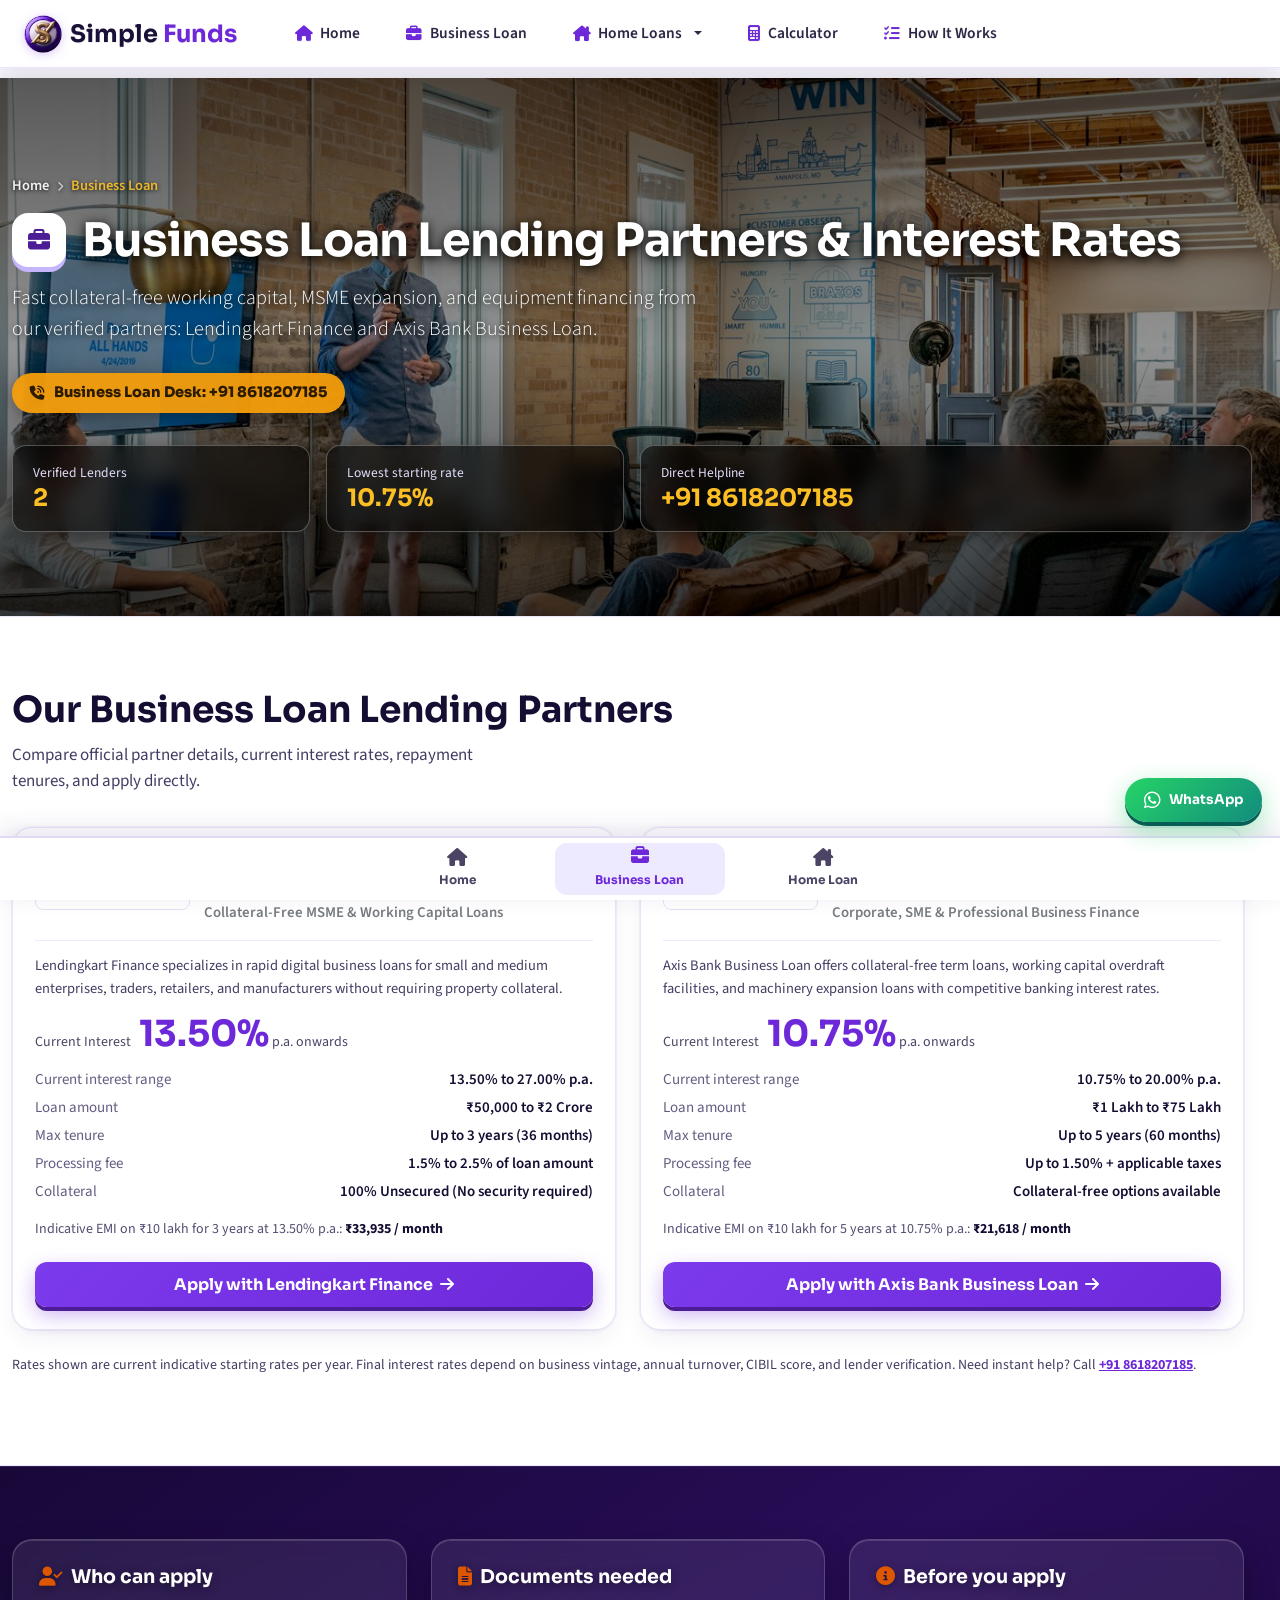
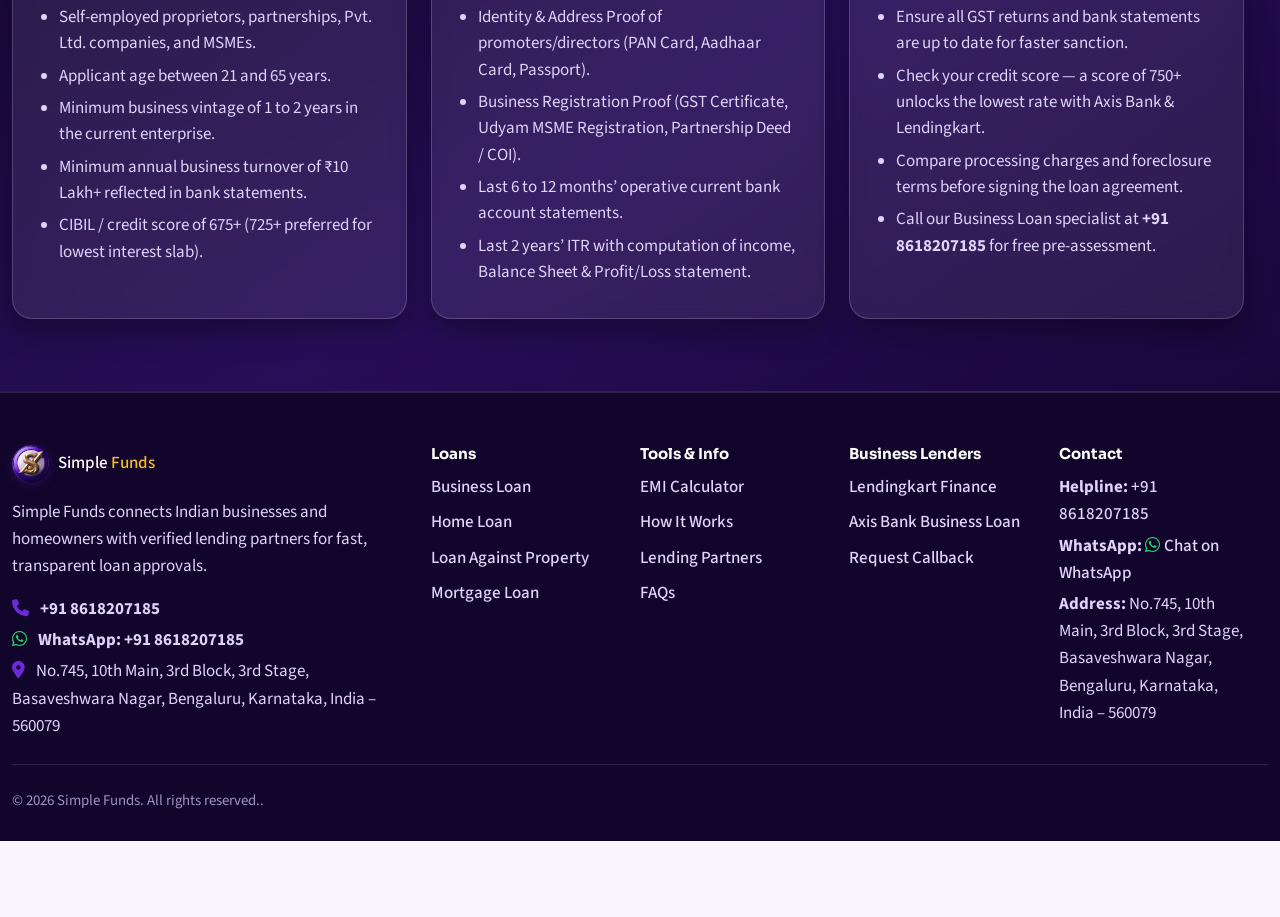
==== commit d90323b9: "address added" ====
--- a/business-loan.html
+++ b/business-loan.html
@@ -41,7 +41,7 @@
           <span class="tg"></span>
         </button>
         <div class="collapse navbar-collapse" id="nav">
-          <ul class="navbar-nav ms-auto mb-2 mb-xl-0" id="menu">
+          <ul class="navbar-nav me-auto mb-2 mb-xl-0" id="menu">
             <li class="nav-item">
               <a class="nav-link" href="index.html"><i class="fa-solid fa-house"></i> Home</a>
             </li>
@@ -248,7 +248,8 @@
           </a>
           <p class="mt-3">Simple Funds connects Indian businesses and homeowners with verified lending partners for fast, transparent loan approvals.</p>
           <p class="mb-1"><i class="fa-solid fa-phone me-2"></i> <a href="tel:8618207185" class="text-decoration-none fw-bold">+91 8618207185</a></p>
-          <p class="mb-0"><i class="fa-solid fa-location-dot me-2"></i> Bangalore, Karnataka, India</p>
+          <p class="mb-1"><i class="fa-brands fa-whatsapp me-2" style="color: #25D366;"></i> <a href="https://wa.me/918618207185" target="_blank" rel="noopener noreferrer" class="text-decoration-none fw-bold">WhatsApp: +91 8618207185</a></p>
+          <p class="mb-0"><i class="fa-solid fa-location-dot me-2"></i> No.745, 10th Main, 3rd Block, 3rd Stage, Basaveshwara Nagar, Bengaluru, Karnataka, India – 560079</p>
         </div>
         <div class="col-6 col-lg-2">
           <h3>Loans</h3>
@@ -279,18 +280,19 @@
         <div class="col-6 col-lg-2">
           <h3>Contact</h3>
           <p class="mb-1"><strong>Helpline:</strong> <a href="tel:8618207185">+91 8618207185</a></p>
-          <p class="mb-0"><strong>Address:</strong> Bangalore, Karnataka, India</p>
+          <p class="mb-1"><strong>WhatsApp:</strong> <a href="https://wa.me/918618207185" target="_blank" rel="noopener noreferrer"><i class="fa-brands fa-whatsapp me-1" style="color: #25D366;"></i>Chat on WhatsApp</a></p>
+          <p class="mb-0"><strong>Address:</strong> No.745, 10th Main, 3rd Block, 3rd Stage, Basaveshwara Nagar, Bengaluru, Karnataka, India – 560079</p>
         </div>
       </div>
       <hr class="my-4">
-      <p class="small mb-0">© <span id="yr">2026</span> Simple Funds. All rights reserved. Helpline: +91 8618207185.</p>
+      <p class="small mb-0">© <span id="yr">2026</span> Simple Funds. All rights reserved..</p>
     </div>
   </footer>
 
-  <!-- Floating Sticky Call Button (Just Call Now) -->
-  <a href="tel:8618207185" class="floating-call-btn" aria-label="Call Now" id="stickyCallBtn">
-    <i class="fa-solid fa-phone"></i>
-    <span>Call Now</span>
+  <!-- Floating Sticky WhatsApp Button (Bottom Right) -->
+  <a href="https://wa.me/918618207185" class="floating-whatsapp-btn" aria-label="Chat on WhatsApp" id="stickyWhatsAppBtn" target="_blank" rel="noopener noreferrer">
+    <i class="fa-brands fa-whatsapp"></i>
+    <span>WhatsApp</span>
   </a>
 
   <!-- Sticky Bottom Navigation Bar (Home, Business Loan, Home Loan, Call Now) -->
--- a/css/style.css
+++ b/css/style.css
@@ -105,6 +105,7 @@
     padding: 0 28px !important;
     display: flex;
     align-items: center;
+    justify-content: flex-start !important;
 }
 
 .navbar-brand {
@@ -114,7 +115,7 @@
     font: 700 24px Sora, sans-serif;
     color: #1b1038 !important;
     text-decoration: none;
-    margin-right: 2.2rem !important;
+    margin-right: 1.5rem !important;
     flex-shrink: 0;
 }
 
@@ -134,7 +135,7 @@
     display: flex;
     align-items: center;
     gap: 10px;
-    margin: 0 !important;
+    margin: 0 0 0 16px !important;
     padding: 0;
 }
 
--- a/css/responsive.css
+++ b/css/responsive.css
@@ -65,8 +65,17 @@
   height: 100%;
   display: flex;
   align-items: center;
-  justify-content: space-between;
+  justify-content: flex-start !important;
   padding: 0 24px !important;
+}
+
+.qf-nav .navbar-toggler {
+  margin-left: auto !important;
+}
+
+.qf-nav .navbar-collapse {
+  flex-grow: 1;
+  justify-content: flex-start !important;
 }
 
 body {
@@ -156,7 +165,8 @@
   padding-bottom: 76px !important;
 }
 
-.floating-call-btn {
+.floating-call-btn,
+.floating-whatsapp-btn {
   bottom: 78px !important;
   right: 18px !important;
 }
@@ -224,7 +234,8 @@
   .bottom-tab i {
     font-size: 16px;
   }
-  .floating-call-btn {
+  .floating-call-btn,
+  .floating-whatsapp-btn {
     bottom: 72px !important;
     right: 12px !important;
     padding: 9px 15px !important;
@@ -303,8 +314,70 @@
 }
 
 /* --------------------------------------------------------------------------
-   4. STICKY FLOATING CALL BUTTON (Bottom Right, Concentric Non-Popping Glow)
+   4. STICKY FLOATING WHATSAPP & CALL BUTTON (Bottom Right)
    -------------------------------------------------------------------------- */
+.floating-whatsapp-btn {
+  position: fixed;
+  bottom: 78px;
+  right: 18px;
+  z-index: 1045;
+  display: inline-flex;
+  align-items: center;
+  justify-content: center;
+  gap: 8px;
+  padding: 11px 19px;
+  background: linear-gradient(135deg, #25D366, #128C7E);
+  color: #ffffff !important;
+  font-family: Sora, system-ui, sans-serif;
+  font-weight: 700;
+  font-size: 13.5px;
+  border: 0;
+  border-radius: 99px;
+  cursor: pointer;
+  box-shadow: 0 4px 0 #075E54, 0 8px 24px rgba(37, 211, 102, 0.45);
+  animation: whatsappBtnPulse 2.4s cubic-bezier(0.24, 0, 0.38, 1) infinite;
+  transition: transform 0.2s ease, background 0.2s ease, box-shadow 0.2s ease;
+  text-decoration: none !important;
+  -webkit-tap-highlight-color: transparent;
+}
+
+.floating-whatsapp-btn:hover {
+  transform: translateY(-2px);
+  background: linear-gradient(135deg, #2ae06f, #0d7065);
+  color: #ffffff !important;
+  box-shadow: 0 5px 0 #075E54, 0 10px 28px rgba(37, 211, 102, 0.6);
+}
+
+.floating-whatsapp-btn:active {
+  transform: translateY(2px);
+}
+
+.floating-whatsapp-btn i {
+  font-size: 19px;
+  color: #ffffff;
+  animation: whatsappJiggle 3.2s ease-in-out infinite;
+}
+
+@keyframes whatsappJiggle {
+  0%, 75%, 100% { transform: rotate(0deg) scale(1); }
+  80% { transform: rotate(-14deg) scale(1.12); }
+  85% { transform: rotate(14deg) scale(1.12); }
+  90% { transform: rotate(-8deg) scale(1.06); }
+  95% { transform: rotate(8deg) scale(1.06); }
+}
+
+@keyframes whatsappBtnPulse {
+  0% {
+    box-shadow: 0 4px 0 #075E54, 0 0 0 0 rgba(37, 211, 102, 0.75), 0 8px 20px rgba(18, 140, 126, 0.35);
+  }
+  65% {
+    box-shadow: 0 4px 0 #075E54, 0 0 0 14px rgba(37, 211, 102, 0), 0 8px 20px rgba(18, 140, 126, 0.35);
+  }
+  100% {
+    box-shadow: 0 4px 0 #075E54, 0 0 0 0 rgba(37, 211, 102, 0), 0 8px 20px rgba(18, 140, 126, 0.35);
+  }
+}
+
 .floating-call-btn {
   position: fixed;
   bottom: 78px;
@@ -761,7 +834,8 @@
     font-size: 15px;
   }
 
-  .floating-call-btn {
+  .floating-call-btn,
+  .floating-whatsapp-btn {
     bottom: 72px;
     right: 14px;
     padding: 9px 15px;
